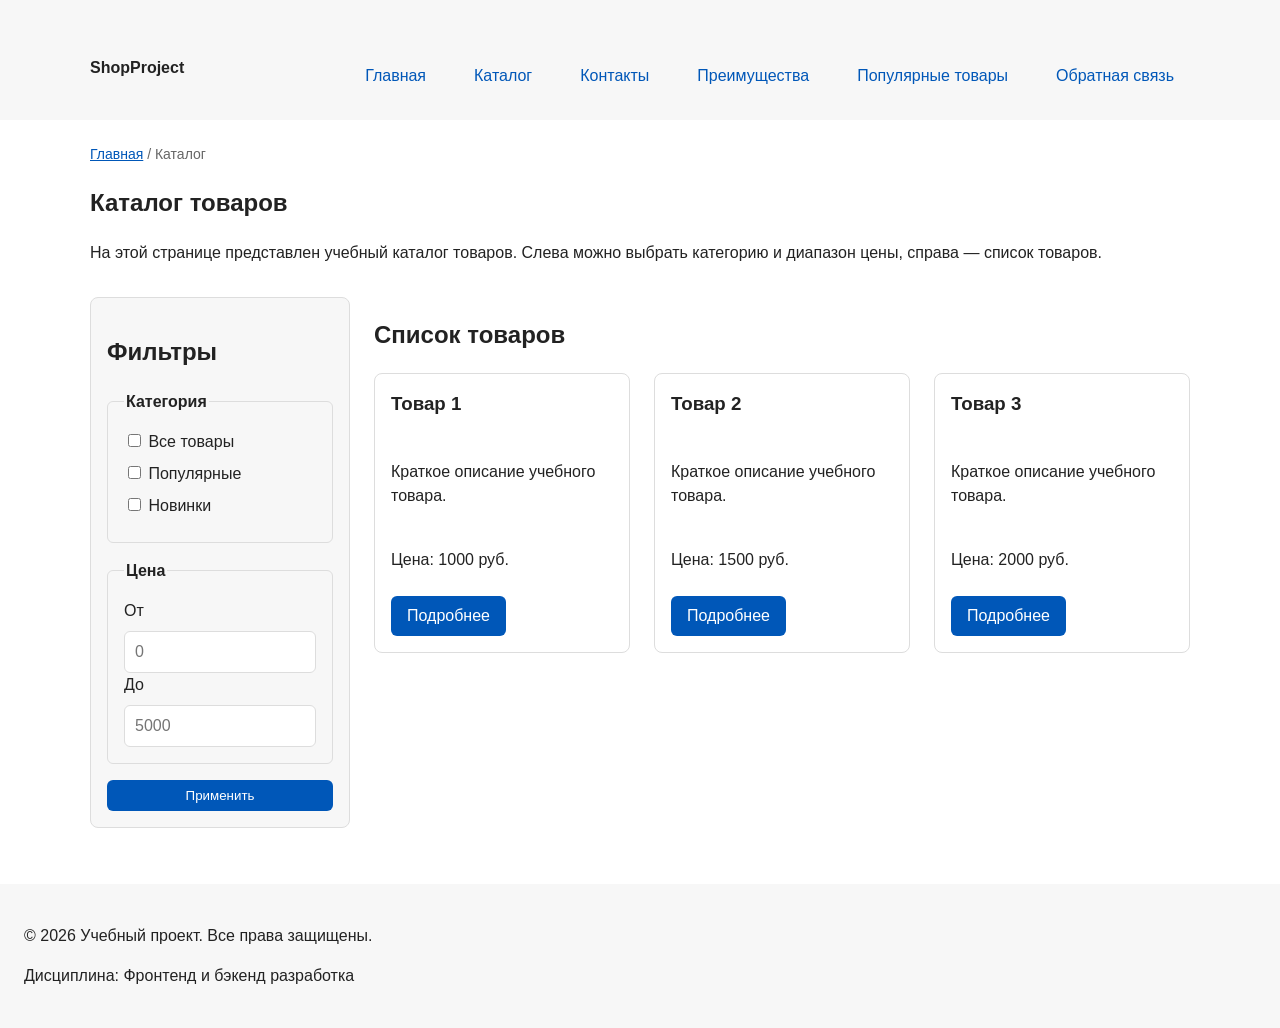
==== catalog.html @ 31a778fc "подтянуты изменения" ====
<!DOCTYPE html>
<html lang="ru">
<head>
  <meta charset="UTF-8">
  <meta name="viewport" content="width=device-width, initial-scale=1.0">
  <meta name="description" content="Каталог товаров учебного интернет-магазина.">
  <title>Каталог товаров — Учебный интернет-магазин</title>
  <link rel="stylesheet" href="css/style.css">
  <meta property="og:type" content="website">
  <meta property="og:title" content="Учебный интернет-магазин">
  <meta property="og:description" content="Учебный frontend-проект интернет-магазина.">
  <meta property="og:image" content="https://kryptoNkn.github.io/kr1-html-css-shop/images/preview.jpg">
</head>
<body>
  <header>
    <div class="site-header">
      <a class="site-logo" href="index.html">ShopProject</a>

      <nav class="site-nav" aria-label="Основная навигация">
        <ul class="site-nav__list">
          <li><a href="index.html">Главная</a></li>
          <li><a href="catalog.html">Каталог</a></li>
          <li><a href="contacts.html">Контакты</a></li>
          <li><a href="index.html#advantages">Преимущества</a></li>
          <li><a href="index.html#popular">Популярные товары</a></li>
          <li><a href="index.html#contacts">Обратная связь</a></li>
        </ul>
      </nav>
    </div>
  </header>

  <main>
    <nav class="breadcrumbs" aria-label="Хлебные крошки">
      <a href="index.html">Главная</a>
      <span>Каталог</span>
    </nav>

    <section class="section">
      <h1>Каталог товаров</h1>
      <p>
        На этой странице представлен учебный каталог товаров.
        Слева можно выбрать категорию и диапазон цены, справа — список товаров.
      </p>
    </section>

    <section class="catalog-layout">
      <aside class="catalog-filters">
        <h2>Фильтры</h2>

        <form class="filters-form" action="#" method="get">
          <fieldset>
            <legend>Категория</legend>

            <label>
              <input type="checkbox" name="category" value="all">
              Все товары
            </label>

            <label>
              <input type="checkbox" name="category" value="popular">
              Популярные
            </label>

            <label>
              <input type="checkbox" name="category" value="new">
              Новинки
            </label>
          </fieldset>

          <fieldset>
            <legend>Цена</legend>

            <label for="price-from">От</label>
            <input id="price-from" name="price-from" type="number" min="0" placeholder="0">

            <label for="price-to">До</label>
            <input id="price-to" name="price-to" type="number" min="0" placeholder="5000">
          </fieldset>

          <button class="button" type="submit">Применить</button>
        </form>
      </aside>

      <section class="catalog-products">
        <h2>Список товаров</h2>

        <div class="products-grid">
          <article class="product-card">
            <h3>Товар 1</h3>
            <p>Краткое описание учебного товара.</p>
            <p>Цена: 1000 руб.</p>
            <a class="button" href="index.html#popular">Подробнее</a>
          </article>

          <article class="product-card">
            <h3>Товар 2</h3>
            <p>Краткое описание учебного товара.</p>
            <p>Цена: 1500 руб.</p>
            <a class="button" href="index.html#popular">Подробнее</a>
          </article>

          <article class="product-card">
            <h3>Товар 3</h3>
            <p>Краткое описание учебного товара.</p>
            <p>Цена: 2000 руб.</p>
            <a class="button" href="index.html#popular">Подробнее</a>
          </article>
        </div>
      </section>
    </section>
  </main>

  <footer>
    <p>&copy; 2026 Учебный проект. Все права защищены.</p>
    <p>Дисциплина: Фронтенд и бэкенд разработка</p>
  </footer>
</body>
</html>
---- css/style.css ----
/* ===============================
   1. Переменные проекта
   =============================== */

:root {
  /* Основные цвета проекта */
  --color-bg: #ffffff;
  --color-text: #222222;
  --color-muted: #666666;
  --color-primary: #0057b8;
  --color-primary-dark: #003f86;
  --color-border: #dddddd;
  --color-surface: #f7f7f7;
  --color-surface-accent: #eef5ff;
  --color-danger: #b00020;
  --color-success: #168a2f;
  --color-success-bg: #eefaf0;
  --color-white: #ffffff;

  /* Отступы */
  --space-xs: 4px;
  --space-sm: 8px;
  --space-md: 16px;
  --space-lg: 24px;
  --space-xl: 32px;

  /* Скругления */
  --radius-sm: 6px;
  --radius-md: 8px;
  --radius-lg: 12px;

  /* Размеры */
  --container-width: 1100px;
}

/* ===============================
   2. Базовые стили
   =============================== */

* {
  box-sizing: border-box;
}

body {
  display: flex;
  flex-direction: column;
  min-height: 100vh;
  margin: 0;
  font-family: Arial, sans-serif;
  line-height: 1.5;
  color: var(--color-text);
  background-color: var(--color-bg);
}

main {
  flex: 1 0 auto;
}

header,
main,
footer {
  padding: var(--space-lg);
}

header {
  background-color: var(--color-surface);
}

footer {
  background-color: var(--color-surface);
}

/* ===============================
   3. Общие элементы интерфейса
   =============================== */

a {
  color: var(--color-primary);
}

a:hover {
  color: var(--color-primary-dark);
}

a:focus-visible {
  outline: 2px solid var(--color-primary);
  outline-offset: 3px;
}

.button {
  display: inline-block;
  padding: var(--space-sm) var(--space-md);
  color: var(--color-white);
  background-color: var(--color-primary);
  text-decoration: none;
  border: none;
  border-radius: var(--radius-sm);
  cursor: pointer;
}

.button:hover {
  color: var(--color-white);
  background-color: var(--color-primary-dark);
}

.button:focus-visible {
  outline: 2px solid var(--color-primary);
  outline-offset: 3px;
}

.button:disabled {
  opacity: 0.6;
  cursor: not-allowed;
}

/*
  Ограничиваем ширину содержимого шапки,
  чтобы оно не растягивалось слишком сильно на широких экранах.
*/
.site-header {
  position: relative;
  display: flex;
  align-items: center;
  justify-content: space-between;
  gap: var(--space-lg);
  max-width: var(--container-width);
  margin: 0 auto;
  padding-top: var(--space-md);
}

.site-header__badge {
  position: absolute;
  top: 0;
  left: 0;
  padding: 2px var(--space-sm);
  color: var(--color-white);
  background-color: var(--color-primary);
  border-radius: var(--radius-sm);
  font-size: 12px;
}

/*
  Оформляем текстовый логотип.
*/
.site-logo {
  font-weight: bold;
  text-decoration: none;
  color: var(--color-text);
}

/*
  Убираем стандартные отступы и маркеры списка навигации.
*/
.site-nav__list {
  display: flex;
  flex-wrap: wrap;
  justify-content: center;
  align-items: center;
  gap: var(--space-md);
  padding: 0;
  margin: var(--space-md) 0 0;
  list-style: none;
}

/*
  Добавляем расстояние между пунктами меню.
*/
.site-nav__list li {
  margin: 0;
}

/*
  Оформляем ссылки меню.
*/
.site-nav__list a {
  display: inline-block;
  padding: var(--space-sm) var(--space-md);
  color: var(--color-primary);
  text-decoration: none;
  border-radius: var(--radius-sm);
}

.site-nav__list a:hover {
  color: var(--color-white);
  background-color: var(--color-primary);
}

/* ===============================
   4. Компоненты страницы
   =============================== */

.hero {
  max-width: var(--container-width);
  margin: 0 auto var(--space-xl);
  padding: var(--space-xl) var(--space-lg);
  background-color: var(--color-surface-accent);
  border-radius: var(--radius-lg);
}

.section {
  max-width: var(--container-width);
  margin: 0 auto var(--space-xl);
}

.section h2 {
  margin-top: 0;
}

.product-card {
  display: flex;
  flex-direction: column;
  gap: var(--space-sm);
  margin-bottom: 0;
  padding: var(--space-md);
  border: 1px solid var(--color-border);
  border-radius: var(--radius-md);
  background-color: var(--color-bg);
}

.product-card .button {
  margin-top: auto;
  align-self: flex-start;
}

.product-card__badge {
  position: absolute;
  top: var(--space-sm);
  right: var(--space-sm);
  padding: 2px var(--space-sm);
  color: var(--color-white);
  background-color: var(--color-primary);
  border-radius: var(--radius-sm);
  font-size: 12px;
}

.product-card__button,
.product-card > .button {
  margin-top: auto;
  align-self: flex-start;
}

.to-top {
  position: fixed;
  right: var(--space-lg);
  bottom: var(--space-lg);
  z-index: 10;
  padding: var(--space-sm) var(--space-md);
  color: var(--color-white);
  background-color: var(--color-primary);
  text-decoration: none;
  border-radius: var(--radius-sm);
}

.to-top:hover {
  background-color: var(--color-primary-dark);
  color: var(--color-white);
}


.product-card:hover {
  border-color: var(--color-primary);
}

.product-card h3 {
  margin-top: 0;
}

.aside-info {
  max-width: var(--container-width);
  margin: 0 auto var(--space-xl);
  padding: var(--space-md);
  border-left: 4px solid var(--color-primary);
  background-color: var(--color-surface);
}

/* ===============================
   5. Форма и модальное окно
   =============================== */

.order-dialog {
  width: min(100% - var(--space-xl), 560px);
  padding: var(--space-lg);
  border: none;
  border-radius: var(--radius-lg);
}

.order-dialog::backdrop {
  background-color: rgba(0, 0, 0, 0.5);
}

.form-field {
  margin-bottom: var(--space-md);
}

.form-field label {
  display: block;
  margin-bottom: var(--space-xs);
}

.form-field input,
.form-field select,
.form-field textarea {
  width: 100%;
  padding: 10px 12px;
  border: 1px solid var(--color-border);
  border-radius: var(--radius-sm);
  font: inherit;
}

.form-field input[type="checkbox"] {
  width: auto;
}

.form-field small {
  display: block;
  margin-top: var(--space-xs);
  color: var(--color-muted);
}

.form-field input:hover,
.form-field select:hover,
.form-field textarea:hover {
  border-color: var(--color-primary);
}

.form-field input:focus-visible,
.form-field select:focus-visible,
.form-field textarea:focus-visible,
.form-actions button:focus-visible {
  outline: 2px solid var(--color-primary);
  outline-offset: 3px;
}

.order-form:focus-within .form-field:not(:focus-within) {
  opacity: 0.45;
  pointer-events: none;
}

[aria-invalid="true"] {
  border-color: var(--color-danger);
}

.form-actions {
  display: flex;
  gap: var(--space-sm);
  margin-top: var(--space-lg);
}

.success-message {
  max-width: var(--container-width);
  margin: var(--space-lg) auto;
  padding: var(--space-md);
  border-left: 4px solid var(--color-success);
  background-color: var(--color-success-bg);
}

.breadcrumbs {
  max-width: var(--container-width);
  margin: 0 auto var(--space-md);
  font-size: 14px;
  color: var(--color-muted);
}

.breadcrumbs a {
  color: var(--color-primary);
}

.breadcrumbs span::before {
  content: " / ";
  color: var(--color-muted);
}

html {
  scroll-behavior: smooth;
}

:target {
  outline: 2px dashed var(--color-primary);
  outline-offset: 4px;
}

.products-grid {
  display: grid;
  grid-template-columns: repeat(3, 1fr);
  gap: var(--space-lg);
}

.catalog-layout {
  max-width: var(--container-width);
  margin: 0 auto var(--space-xl);
  display: grid;
  grid-template-columns: 260px 1fr;
  grid-template-areas: "filters products";
  gap: var(--space-lg);
}

.catalog-filters {
  grid-area: filters;
  padding: var(--space-md);
  border: 1px solid var(--color-border);
  border-radius: var(--radius-md);
  background-color: var(--color-surface);
}

.catalog-products {
  grid-area: products;
}

.filters-form {
  display: grid;
  gap: var(--space-md);
}

.filters-form fieldset {
  margin: 0;
  padding: var(--space-md);
  border: 1px solid var(--color-border);
  border-radius: var(--radius-sm);
}

.filters-form legend {
  font-weight: 700;
}

.filters-form label {
  display: block;
  margin-bottom: var(--space-sm);
}

.filters-form input[type="number"] {
  width: 100%;
  padding: 8px 10px;
  border: 1px solid var(--color-border);
  border-radius: var(--radius-sm);
  font: inherit;
}
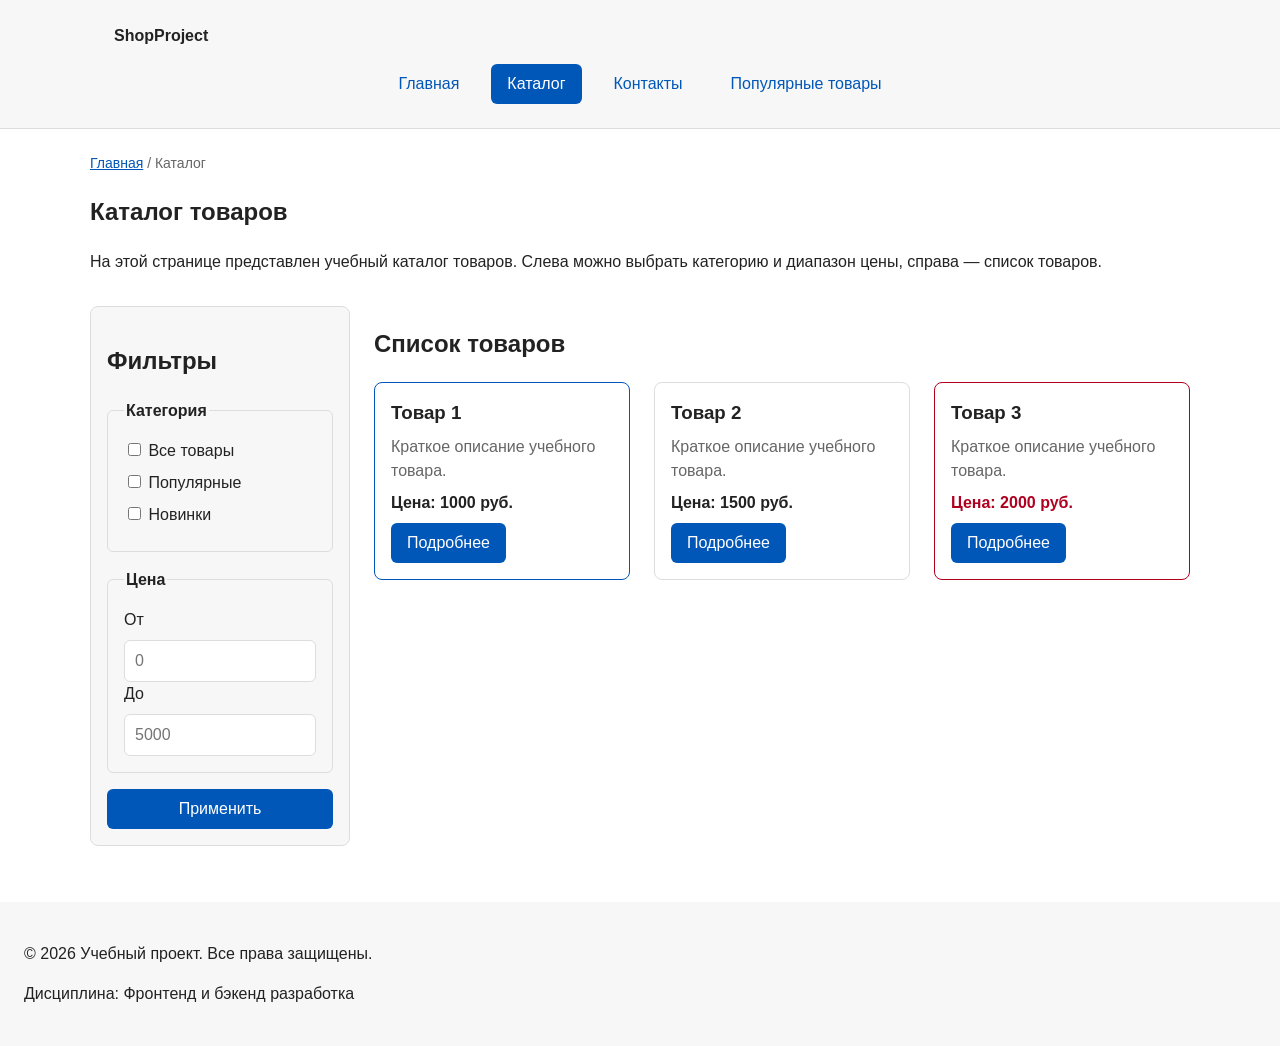
==== commit 64f126fb: "merge main into refactor/bem-css-classes Keep the sticky header from main on the BEM site-header cla" ====
--- a/catalog.html
+++ b/catalog.html
@@ -12,18 +12,24 @@
   <meta property="og:image" content="https://kryptoNkn.github.io/kr1-html-css-shop/images/preview.jpg">
 </head>
 <body>
-  <header>
-    <div class="site-header">
-      <a class="site-logo" href="index.html">ShopProject</a>
+  <header class="site-header">
+    <div class="site-header__inner">
+      <a class="site-header__logo" href="index.html">ShopProject</a>
 
       <nav class="site-nav" aria-label="Основная навигация">
         <ul class="site-nav__list">
-          <li><a href="index.html">Главная</a></li>
-          <li><a href="catalog.html">Каталог</a></li>
-          <li><a href="contacts.html">Контакты</a></li>
-          <li><a href="index.html#advantages">Преимущества</a></li>
-          <li><a href="index.html#popular">Популярные товары</a></li>
-          <li><a href="index.html#contacts">Обратная связь</a></li>
+          <li class="site-nav__item">
+            <a class="site-nav__link" href="index.html">Главная</a>
+          </li>
+          <li class="site-nav__item">
+            <a class="site-nav__link site-nav__link--active" href="catalog.html">Каталог</a>
+          </li>
+          <li class="site-nav__item">
+            <a class="site-nav__link" href="contacts.html">Контакты</a>
+          </li>
+          <li class="site-nav__item">
+            <a class="site-nav__link" href="index.html#popular">Популярные товары</a>
+          </li>
         </ul>
       </nav>
     </div>
@@ -31,8 +37,8 @@
 
   <main>
     <nav class="breadcrumbs" aria-label="Хлебные крошки">
-      <a href="index.html">Главная</a>
-      <span>Каталог</span>
+      <a class="breadcrumbs__link" href="index.html">Главная</a>
+      <span class="breadcrumbs__current">Каталог</span>
     </nav>
 
     <section class="section">
@@ -47,37 +53,37 @@
       <aside class="catalog-filters">
         <h2>Фильтры</h2>
 
-        <form class="filters-form" action="#" method="get">
-          <fieldset>
-            <legend>Категория</legend>
+        <form class="catalog-filters__form" action="#" method="get">
+          <fieldset class="catalog-filters__group">
+            <legend class="catalog-filters__legend">Категория</legend>
 
-            <label>
-              <input type="checkbox" name="category" value="all">
+            <label class="catalog-filters__label">
+              <input class="catalog-filters__input" type="checkbox" name="category" value="all">
               Все товары
             </label>
 
-            <label>
-              <input type="checkbox" name="category" value="popular">
+            <label class="catalog-filters__label">
+              <input class="catalog-filters__input" type="checkbox" name="category" value="popular">
               Популярные
             </label>
 
-            <label>
-              <input type="checkbox" name="category" value="new">
+            <label class="catalog-filters__label">
+              <input class="catalog-filters__input" type="checkbox" name="category" value="new">
               Новинки
             </label>
           </fieldset>
 
-          <fieldset>
-            <legend>Цена</legend>
+          <fieldset class="catalog-filters__group">
+            <legend class="catalog-filters__legend">Цена</legend>
 
-            <label for="price-from">От</label>
-            <input id="price-from" name="price-from" type="number" min="0" placeholder="0">
+            <label class="catalog-filters__label" for="price-from">От</label>
+            <input class="catalog-filters__input" id="price-from" name="price-from" type="number" min="0" placeholder="0">
 
-            <label for="price-to">До</label>
-            <input id="price-to" name="price-to" type="number" min="0" placeholder="5000">
+            <label class="catalog-filters__label" for="price-to">До</label>
+            <input class="catalog-filters__input" id="price-to" name="price-to" type="number" min="0" placeholder="5000">
           </fieldset>
 
-          <button class="button" type="submit">Применить</button>
+          <button class="button button--primary" type="submit">Применить</button>
         </form>
       </aside>
 
@@ -85,32 +91,32 @@
         <h2>Список товаров</h2>
 
         <div class="products-grid">
-          <article class="product-card">
-            <h3>Товар 1</h3>
-            <p>Краткое описание учебного товара.</p>
-            <p>Цена: 1000 руб.</p>
-            <a class="button" href="index.html#popular">Подробнее</a>
+          <article class="product-card product-card--featured">
+            <h3 class="product-card__title">Товар 1</h3>
+            <p class="product-card__description">Краткое описание учебного товара.</p>
+            <p class="product-card__price">Цена: 1000 руб.</p>
+            <a class="button button--primary product-card__button" href="index.html#popular">Подробнее</a>
           </article>
 
           <article class="product-card">
-            <h3>Товар 2</h3>
-            <p>Краткое описание учебного товара.</p>
-            <p>Цена: 1500 руб.</p>
-            <a class="button" href="index.html#popular">Подробнее</a>
+            <h3 class="product-card__title">Товар 2</h3>
+            <p class="product-card__description">Краткое описание учебного товара.</p>
+            <p class="product-card__price">Цена: 1500 руб.</p>
+            <a class="button button--primary product-card__button" href="index.html#popular">Подробнее</a>
           </article>
 
-          <article class="product-card">
-            <h3>Товар 3</h3>
-            <p>Краткое описание учебного товара.</p>
-            <p>Цена: 2000 руб.</p>
-            <a class="button" href="index.html#popular">Подробнее</a>
+          <article class="product-card product-card--discount">
+            <h3 class="product-card__title">Товар 3</h3>
+            <p class="product-card__description">Краткое описание учебного товара.</p>
+            <p class="product-card__price">Цена: 2000 руб.</p>
+            <a class="button button--primary product-card__button" href="index.html#popular">Подробнее</a>
           </article>
         </div>
       </section>
     </section>
   </main>
 
-  <footer>
+  <footer class="site-footer">
     <p>&copy; 2026 Учебный проект. Все права защищены.</p>
     <p>Дисциплина: Фронтенд и бэкенд разработка</p>
   </footer>
--- a/css/style.css
+++ b/css/style.css
@@ -56,17 +56,12 @@
   flex: 1 0 auto;
 }
 
-header,
 main,
-footer {
+.site-footer {
   padding: var(--space-lg);
 }
 
-header {
-  background-color: var(--color-surface);
-}
-
-footer {
+.site-footer {
   background-color: var(--color-surface);
 }
 
@@ -90,17 +85,31 @@
 .button {
   display: inline-block;
   padding: var(--space-sm) var(--space-md);
+  border: none;
+  border-radius: var(--radius-sm);
+  font: inherit;
+  text-decoration: none;
+  cursor: pointer;
+}
+
+.button--primary {
   color: var(--color-white);
   background-color: var(--color-primary);
-  text-decoration: none;
-  border: none;
-  border-radius: var(--radius-sm);
-  cursor: pointer;
-}
-
-.button:hover {
-  color: var(--color-white);
+}
+
+.button--primary:hover {
   background-color: var(--color-primary-dark);
+}
+
+.button--secondary {
+  color: var(--color-primary);
+  background-color: transparent;
+  border: 1px solid var(--color-primary);
+}
+
+.button--secondary:hover {
+  color: var(--color-white);
+  background-color: var(--color-primary);
 }
 
 .button:focus-visible {
@@ -108,7 +117,8 @@
   outline-offset: 3px;
 }
 
-.button:disabled {
+.button:disabled,
+.button--disabled {
   opacity: 0.6;
   cursor: not-allowed;
 }
@@ -118,39 +128,25 @@
   чтобы оно не растягивалось слишком сильно на широких экранах.
 */
 .site-header {
-  position: relative;
-  display: flex;
-  align-items: center;
-  justify-content: space-between;
-  gap: var(--space-lg);
+  position: sticky;
+  top: 0;
+  z-index: 20;
+  background-color: var(--color-surface);
+  border-bottom: 1px solid var(--color-border);
+}
+
+.site-header__inner {
   max-width: var(--container-width);
   margin: 0 auto;
-  padding-top: var(--space-md);
-}
-
-.site-header__badge {
-  position: absolute;
-  top: 0;
-  left: 0;
-  padding: 2px var(--space-sm);
-  color: var(--color-white);
-  background-color: var(--color-primary);
-  border-radius: var(--radius-sm);
-  font-size: 12px;
-}
-
-/*
-  Оформляем текстовый логотип.
-*/
-.site-logo {
-  font-weight: bold;
+  padding: var(--space-lg);
+}
+
+.site-header__logo {
+  font-weight: 700;
+  color: var(--color-text);
   text-decoration: none;
-  color: var(--color-text);
-}
-
-/*
-  Убираем стандартные отступы и маркеры списка навигации.
-*/
+}
+
 .site-nav__list {
   display: flex;
   flex-wrap: wrap;
@@ -162,17 +158,7 @@
   list-style: none;
 }
 
-/*
-  Добавляем расстояние между пунктами меню.
-*/
-.site-nav__list li {
-  margin: 0;
-}
-
-/*
-  Оформляем ссылки меню.
-*/
-.site-nav__list a {
+.site-nav__link {
   display: inline-block;
   padding: var(--space-sm) var(--space-md);
   color: var(--color-primary);
@@ -180,7 +166,17 @@
   border-radius: var(--radius-sm);
 }
 
-.site-nav__list a:hover {
+.site-nav__link:hover {
+  color: var(--color-white);
+  background-color: var(--color-primary);
+}
+
+.site-nav__link:focus-visible {
+  outline: 2px solid var(--color-primary);
+  outline-offset: 3px;
+}
+
+.site-nav__link--active {
   color: var(--color-white);
   background-color: var(--color-primary);
 }
@@ -202,39 +198,58 @@
   margin: 0 auto var(--space-xl);
 }
 
-.section h2 {
+.section > h2 {
   margin-top: 0;
+}
+
+.products-grid {
+  display: grid;
+  grid-template-columns: repeat(3, 1fr);
+  gap: var(--space-lg);
 }
 
 .product-card {
   display: flex;
   flex-direction: column;
   gap: var(--space-sm);
-  margin-bottom: 0;
   padding: var(--space-md);
   border: 1px solid var(--color-border);
   border-radius: var(--radius-md);
   background-color: var(--color-bg);
 }
 
-.product-card .button {
-  margin-top: auto;
-  align-self: flex-start;
-}
-
-.product-card__badge {
-  position: absolute;
-  top: var(--space-sm);
-  right: var(--space-sm);
-  padding: 2px var(--space-sm);
-  color: var(--color-white);
-  background-color: var(--color-primary);
-  border-radius: var(--radius-sm);
-  font-size: 12px;
-}
-
-.product-card__button,
-.product-card > .button {
+.product-card:hover {
+  border-color: var(--color-primary);
+}
+
+.product-card--featured {
+  border-color: var(--color-primary);
+}
+
+.product-card--discount {
+  border-color: var(--color-danger);
+}
+
+.product-card__title {
+  margin: 0;
+  color: var(--color-text);
+}
+
+.product-card__description {
+  margin: 0;
+  color: var(--color-muted);
+}
+
+.product-card__price {
+  margin: 0;
+  font-weight: 700;
+}
+
+.product-card--discount .product-card__price {
+  color: var(--color-danger);
+}
+
+.product-card__button {
   margin-top: auto;
   align-self: flex-start;
 }
@@ -257,14 +272,6 @@
 }
 
 
-.product-card:hover {
-  border-color: var(--color-primary);
-}
-
-.product-card h3 {
-  margin-top: 0;
-}
-
 .aside-info {
   max-width: var(--container-width);
   margin: 0 auto var(--space-xl);
@@ -278,7 +285,7 @@
    =============================== */
 
 .order-dialog {
-  width: min(100% - var(--space-xl), 560px);
+  width: min(100% - 32px, 560px);
   padding: var(--space-lg);
   border: none;
   border-radius: var(--radius-lg);
@@ -288,18 +295,22 @@
   background-color: rgba(0, 0, 0, 0.5);
 }
 
-.form-field {
+.order-dialog__title {
+  margin-top: 0;
+}
+
+.order-form__field {
   margin-bottom: var(--space-md);
 }
 
-.form-field label {
+.order-form__label {
   display: block;
   margin-bottom: var(--space-xs);
 }
 
-.form-field input,
-.form-field select,
-.form-field textarea {
+.order-form__input,
+.order-form__select,
+.order-form__textarea {
   width: 100%;
   padding: 10px 12px;
   border: 1px solid var(--color-border);
@@ -307,31 +318,30 @@
   font: inherit;
 }
 
-.form-field input[type="checkbox"] {
+.order-form__input[type="checkbox"] {
   width: auto;
 }
 
-.form-field small {
+.order-form__hint {
   display: block;
   margin-top: var(--space-xs);
   color: var(--color-muted);
 }
 
-.form-field input:hover,
-.form-field select:hover,
-.form-field textarea:hover {
+.order-form__input:hover,
+.order-form__select:hover,
+.order-form__textarea:hover {
   border-color: var(--color-primary);
 }
 
-.form-field input:focus-visible,
-.form-field select:focus-visible,
-.form-field textarea:focus-visible,
-.form-actions button:focus-visible {
+.order-form__input:focus-visible,
+.order-form__select:focus-visible,
+.order-form__textarea:focus-visible {
   outline: 2px solid var(--color-primary);
   outline-offset: 3px;
 }
 
-.order-form:focus-within .form-field:not(:focus-within) {
+.order-form:focus-within .order-form__field:not(:focus-within) {
   opacity: 0.45;
   pointer-events: none;
 }
@@ -340,9 +350,9 @@
   border-color: var(--color-danger);
 }
 
-.form-actions {
+.order-form__actions {
   display: flex;
-  gap: var(--space-sm);
+  gap: var(--space-md);
   margin-top: var(--space-lg);
 }
 
@@ -361,28 +371,41 @@
   color: var(--color-muted);
 }
 
-.breadcrumbs a {
+.breadcrumbs__link {
   color: var(--color-primary);
 }
 
-.breadcrumbs span::before {
+.breadcrumbs__current::before {
   content: " / ";
   color: var(--color-muted);
 }
 
 html {
   scroll-behavior: smooth;
+  scroll-padding-top: 140px;
+}
+
+@media (max-width: 1099px) {
+  html {
+    scroll-padding-top: 200px;
+  }
+}
+
+@media (max-width: 700px) {
+  html {
+    scroll-padding-top: 260px;
+  }
+}
+
+@media (max-width: 480px) {
+  html {
+    scroll-padding-top: 380px;
+  }
 }
 
 :target {
   outline: 2px dashed var(--color-primary);
   outline-offset: 4px;
-}
-
-.products-grid {
-  display: grid;
-  grid-template-columns: repeat(3, 1fr);
-  gap: var(--space-lg);
 }
 
 .catalog-layout {
@@ -406,28 +429,28 @@
   grid-area: products;
 }
 
-.filters-form {
+.catalog-filters__form {
   display: grid;
   gap: var(--space-md);
 }
 
-.filters-form fieldset {
+.catalog-filters__group {
   margin: 0;
   padding: var(--space-md);
   border: 1px solid var(--color-border);
   border-radius: var(--radius-sm);
 }
 
-.filters-form legend {
+.catalog-filters__legend {
   font-weight: 700;
 }
 
-.filters-form label {
+.catalog-filters__label {
   display: block;
   margin-bottom: var(--space-sm);
 }
 
-.filters-form input[type="number"] {
+.catalog-filters__input[type="number"] {
   width: 100%;
   padding: 8px 10px;
   border: 1px solid var(--color-border);
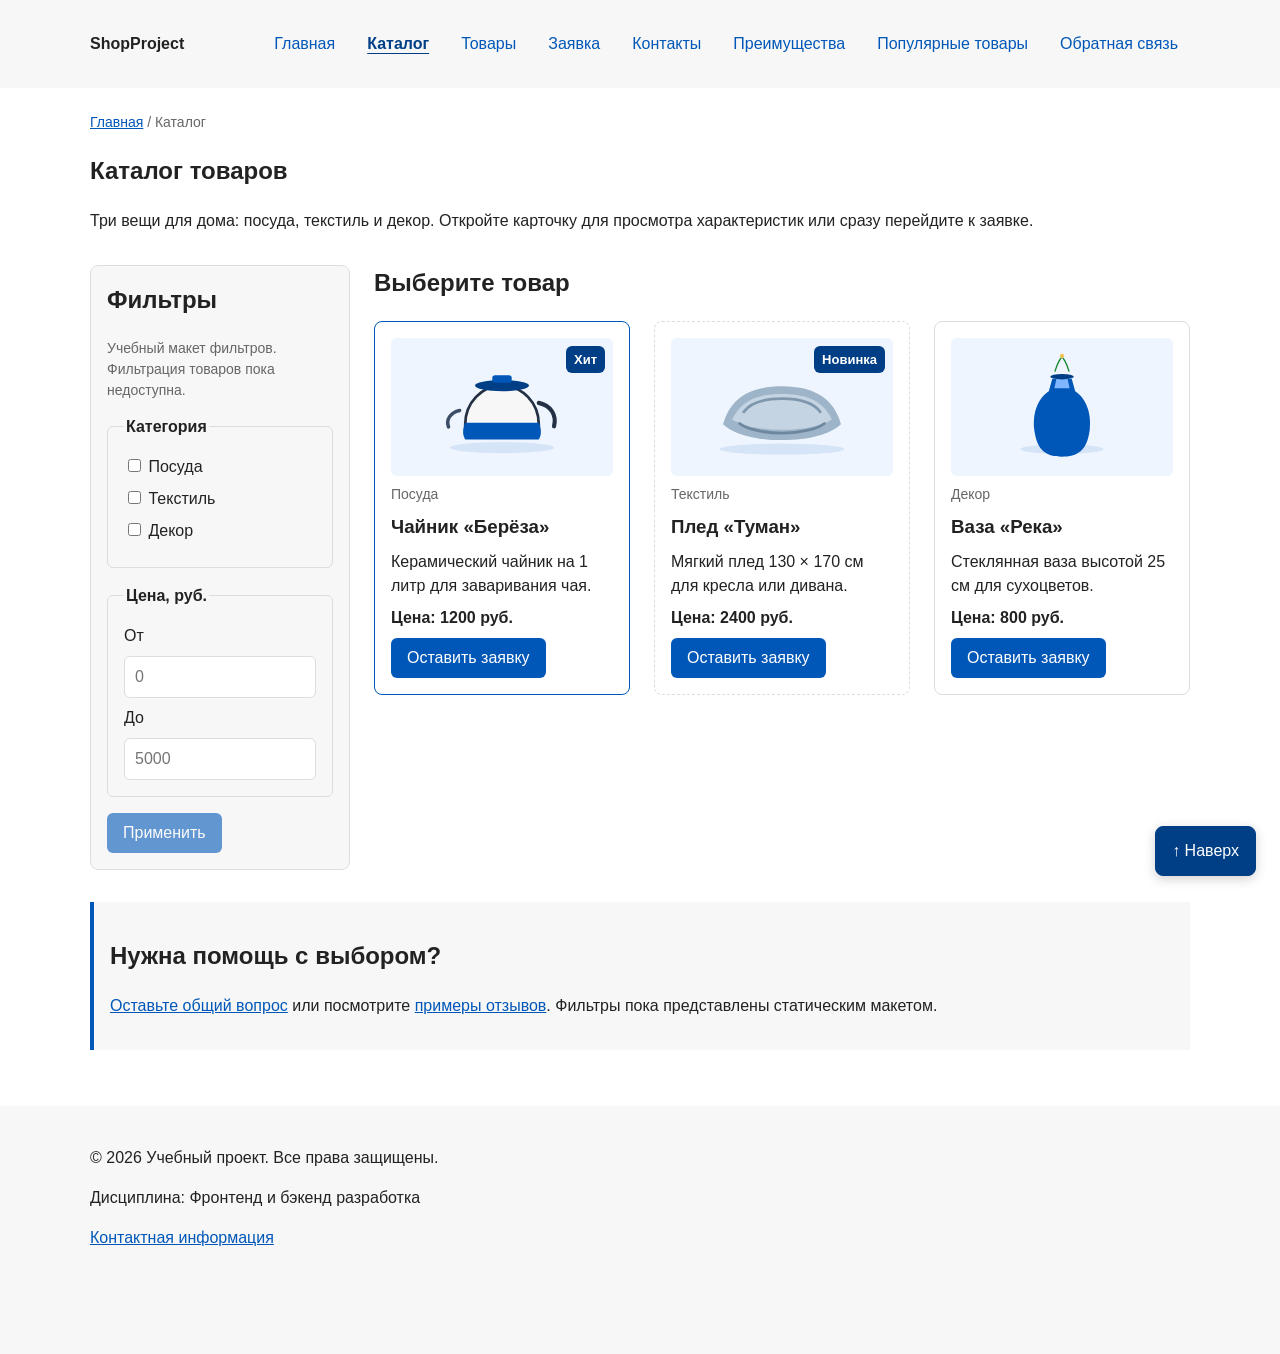
==== commit 775a4ae8: "fix: prepare HTML CSS project for submission" ====
--- a/catalog.html
+++ b/catalog.html
@@ -3,122 +3,138 @@
 <head>
   <meta charset="UTF-8">
   <meta name="viewport" content="width=device-width, initial-scale=1.0">
-  <meta name="description" content="Каталог товаров учебного интернет-магазина.">
-  <title>Каталог товаров — Учебный интернет-магазин</title>
+  <meta name="description" content="Чайник, плед и ваза: цены, категории, изображения и ссылки на подробные характеристики.">
+  <title>Каталог товаров — ShopProject</title>
+  <meta property="og:type" content="website">
+  <meta property="og:locale" content="ru_RU">
+  <meta property="og:site_name" content="ShopProject">
+  <meta property="og:title" content="Каталог товаров — ShopProject">
+  <meta property="og:description" content="Чайник, плед и ваза: цены, категории, изображения и ссылки на подробные характеристики.">
+  <meta property="og:url" content="https://kryptoNkn.github.io/kr1-html-css-shop/catalog.html">
+  <meta property="og:image" content="https://kryptoNkn.github.io/kr1-html-css-shop/images/preview.jpg">
+  <meta property="og:image:width" content="1200">
+  <meta property="og:image:height" content="630">
+  <meta property="og:image:alt" content="ShopProject — учебный интернет-магазин">
   <link rel="stylesheet" href="css/style.css">
-  <meta property="og:type" content="website">
-  <meta property="og:title" content="Учебный интернет-магазин">
-  <meta property="og:description" content="Учебный frontend-проект интернет-магазина.">
-  <meta property="og:image" content="https://kryptoNkn.github.io/kr1-html-css-shop/images/preview.jpg">
 </head>
-<body>
+<body class="page" id="top">
+  <a class="skip-link" href="#main-content">К содержимому</a>
   <header class="site-header">
     <div class="site-header__inner">
       <a class="site-header__logo" href="index.html">ShopProject</a>
-
       <nav class="site-nav" aria-label="Основная навигация">
         <ul class="site-nav__list">
-          <li class="site-nav__item">
-            <a class="site-nav__link" href="index.html">Главная</a>
-          </li>
-          <li class="site-nav__item">
-            <a class="site-nav__link site-nav__link--active" href="catalog.html">Каталог</a>
-          </li>
-          <li class="site-nav__item">
-            <a class="site-nav__link" href="contacts.html">Контакты</a>
-          </li>
-          <li class="site-nav__item">
-            <a class="site-nav__link" href="index.html#popular">Популярные товары</a>
-          </li>
+          <li class="site-nav__item"><a class="site-nav__link" href="index.html">Главная</a></li>
+          <li class="site-nav__item"><a class="site-nav__link site-nav__link--active" href="catalog.html" aria-current="page">Каталог</a></li>
+          <li class="site-nav__item"><a class="site-nav__link" href="product.html">Товары</a></li>
+          <li class="site-nav__item"><a class="site-nav__link" href="order.html">Заявка</a></li>
+          <li class="site-nav__item"><a class="site-nav__link" href="contacts.html">Контакты</a></li>
+          <li class="site-nav__item"><a class="site-nav__link" href="index.html#advantages">Преимущества</a></li>
+          <li class="site-nav__item"><a class="site-nav__link" href="index.html#popular">Популярные товары</a></li>
+          <li class="site-nav__item"><a class="site-nav__link" href="index.html#contacts">Обратная связь</a></li>
         </ul>
       </nav>
     </div>
   </header>
-
-  <main>
+  <main class="page__main" id="main-content" tabindex="-1">
     <nav class="breadcrumbs" aria-label="Хлебные крошки">
       <a class="breadcrumbs__link" href="index.html">Главная</a>
-      <span class="breadcrumbs__current">Каталог</span>
+      <span class="breadcrumbs__current" aria-current="page">Каталог</span>
     </nav>
-
     <section class="section">
-      <h1>Каталог товаров</h1>
-      <p>
-        На этой странице представлен учебный каталог товаров.
-        Слева можно выбрать категорию и диапазон цены, справа — список товаров.
-      </p>
+      <h1 class="section__heading">Каталог товаров</h1>
+      <p>Три вещи для дома: посуда, текстиль и декор.
+        Откройте карточку для просмотра характеристик или сразу перейдите к заявке.</p>
     </section>
-
-    <section class="catalog-layout">
-      <aside class="catalog-filters">
-        <h2>Фильтры</h2>
-
-        <form class="catalog-filters__form" action="#" method="get">
+    <div class="catalog-layout">
+      <aside class="catalog-filters" aria-labelledby="filters-title">
+        <h2 class="catalog-filters__title" id="filters-title">Фильтры</h2>
+        <p id="filters-note" class="catalog-filters__note">
+          Учебный макет фильтров. Фильтрация товаров пока недоступна.
+        </p>
+        <form class="catalog-filters__form" action="catalog.html" method="get" aria-describedby="filters-note">
           <fieldset class="catalog-filters__group">
             <legend class="catalog-filters__legend">Категория</legend>
-
             <label class="catalog-filters__label">
-              <input class="catalog-filters__input" type="checkbox" name="category" value="all">
-              Все товары
+              <input class="catalog-filters__checkbox" type="checkbox" name="category" value="tableware">
+              Посуда
             </label>
-
             <label class="catalog-filters__label">
-              <input class="catalog-filters__input" type="checkbox" name="category" value="popular">
-              Популярные
+              <input class="catalog-filters__checkbox" type="checkbox" name="category" value="textile">
+              Текстиль
             </label>
-
             <label class="catalog-filters__label">
-              <input class="catalog-filters__input" type="checkbox" name="category" value="new">
-              Новинки
+              <input class="catalog-filters__checkbox" type="checkbox" name="category" value="decor">
+              Декор
             </label>
           </fieldset>
 
           <fieldset class="catalog-filters__group">
-            <legend class="catalog-filters__legend">Цена</legend>
-
+            <legend class="catalog-filters__legend">Цена, руб.</legend>
             <label class="catalog-filters__label" for="price-from">От</label>
             <input class="catalog-filters__input" id="price-from" name="price-from" type="number" min="0" placeholder="0">
-
-            <label class="catalog-filters__label" for="price-to">До</label>
+            <label class="catalog-filters__label catalog-filters__label--range-end" for="price-to">До</label>
             <input class="catalog-filters__input" id="price-to" name="price-to" type="number" min="0" placeholder="5000">
           </fieldset>
 
-          <button class="button button--primary" type="submit">Применить</button>
+          <button class="button button--primary catalog-filters__button" type="submit" disabled>Применить</button>
         </form>
       </aside>
+      <section class="catalog-products" aria-labelledby="products-title">
+        <h2 class="catalog-products__title" id="products-title">Выберите товар</h2>
+        <div class="products-grid">
+        <article class="product-card product-card--featured">
+          <span class="product-card__badge">Хит</span>
+          <a class="product-card__image-link" href="product.html#kettle" aria-label="Подробнее: Чайник «Берёза»">
+            <img class="product-card__image" src="images/kettle.svg" alt="Белый заварочный чайник с синей крышкой" width="640" height="400" loading="lazy" decoding="async">
+          </a>
+          <p class="product-card__category">Посуда</p>
+          <h3 class="product-card__title"><a class="product-card__title-link" href="product.html#kettle">Чайник «Берёза»</a></h3>
+          <p class="product-card__description">Керамический чайник на 1 литр для заваривания чая.</p>
+          <p class="product-card__price">Цена: 1200 руб.</p>
+          <a class="button button--primary product-card__button" href="order.html?product=kettle">Оставить заявку</a>
+        </article>
 
-      <section class="catalog-products">
-        <h2>Список товаров</h2>
+        <article class="product-card product-card--new">
+          <span class="product-card__badge">Новинка</span>
+          <a class="product-card__image-link" href="product.html#blanket" aria-label="Подробнее: Плед «Туман»">
+            <img class="product-card__image" src="images/blanket.svg" alt="Сложенный серо-голубой плед" width="640" height="400" loading="lazy" decoding="async">
+          </a>
+          <p class="product-card__category">Текстиль</p>
+          <h3 class="product-card__title"><a class="product-card__title-link" href="product.html#blanket">Плед «Туман»</a></h3>
+          <p class="product-card__description">Мягкий плед 130 × 170 см для кресла или дивана.</p>
+          <p class="product-card__price">Цена: 2400 руб.</p>
+          <a class="button button--primary product-card__button" href="order.html?product=blanket">Оставить заявку</a>
+        </article>
 
-        <div class="products-grid">
-          <article class="product-card product-card--featured">
-            <h3 class="product-card__title">Товар 1</h3>
-            <p class="product-card__description">Краткое описание учебного товара.</p>
-            <p class="product-card__price">Цена: 1000 руб.</p>
-            <a class="button button--primary product-card__button" href="index.html#popular">Подробнее</a>
-          </article>
+        <article class="product-card">
 
-          <article class="product-card">
-            <h3 class="product-card__title">Товар 2</h3>
-            <p class="product-card__description">Краткое описание учебного товара.</p>
-            <p class="product-card__price">Цена: 1500 руб.</p>
-            <a class="button button--primary product-card__button" href="index.html#popular">Подробнее</a>
-          </article>
-
-          <article class="product-card product-card--discount">
-            <h3 class="product-card__title">Товар 3</h3>
-            <p class="product-card__description">Краткое описание учебного товара.</p>
-            <p class="product-card__price">Цена: 2000 руб.</p>
-            <a class="button button--primary product-card__button" href="index.html#popular">Подробнее</a>
-          </article>
+          <a class="product-card__image-link" href="product.html#vase" aria-label="Подробнее: Ваза «Река»">
+            <img class="product-card__image" src="images/vase.svg" alt="Высокая синяя ваза с узким горлом" width="640" height="400" loading="lazy" decoding="async">
+          </a>
+          <p class="product-card__category">Декор</p>
+          <h3 class="product-card__title"><a class="product-card__title-link" href="product.html#vase">Ваза «Река»</a></h3>
+          <p class="product-card__description">Стеклянная ваза высотой 25 см для сухоцветов.</p>
+          <p class="product-card__price">Цена: 800 руб.</p>
+          <a class="button button--primary product-card__button" href="order.html?product=vase">Оставить заявку</a>
+        </article>
         </div>
       </section>
-    </section>
+    </div>
+    <aside class="aside-info">
+      <h2 class="aside-info__title">Нужна помощь с выбором?</h2>
+      <p><a href="order.html">Оставьте общий вопрос</a> или посмотрите
+        <a href="index.html#reviews">примеры отзывов</a>. Фильтры пока представлены статическим макетом.</p>
+    </aside>
   </main>
+  <footer class="site-footer">
+    <div class="site-footer__inner">
+      <p>&copy; 2026 Учебный проект. Все права защищены.</p>
+      <p>Дисциплина: Фронтенд и бэкенд разработка</p>
+      <p><a href="contacts.html">Контактная информация</a></p>
+    </div>
+  </footer>
+  <a class="back-to-top" href="#top" aria-label="Наверх страницы">↑ Наверх</a>
 
-  <footer class="site-footer">
-    <p>&copy; 2026 Учебный проект. Все права защищены.</p>
-    <p>Дисциплина: Фронтенд и бэкенд разработка</p>
-  </footer>
 </body>
-</html>
+</html>
--- a/css/style.css
+++ b/css/style.css
@@ -1,9 +1,5 @@
-/* ===============================
-   1. Переменные проекта
-   =============================== */
-
+/* 1. Дизайн-токены проекта. */
 :root {
-  /* Основные цвета проекта */
   --color-bg: #ffffff;
   --color-text: #222222;
   --color-muted: #666666;
@@ -12,39 +8,35 @@
   --color-border: #dddddd;
   --color-surface: #f7f7f7;
   --color-surface-accent: #eef5ff;
+  --color-field-muted: #eeeeee;
   --color-danger: #b00020;
   --color-success: #168a2f;
   --color-success-bg: #eefaf0;
   --color-white: #ffffff;
-
-  /* Отступы */
+  --color-backdrop: rgba(0, 0, 0, 0.5);
+
   --space-xs: 4px;
   --space-sm: 8px;
   --space-md: 16px;
   --space-lg: 24px;
   --space-xl: 32px;
 
-  /* Скругления */
   --radius-sm: 6px;
   --radius-md: 8px;
   --radius-lg: 12px;
-
-  /* Размеры */
   --container-width: 1100px;
 }
 
-/* ===============================
-   2. Базовые стили
-   =============================== */
-
+/* 2. Сброс и общие правила документа. Компоненты оформляются классами. */
 * {
   box-sizing: border-box;
 }
 
-body {
-  display: flex;
-  flex-direction: column;
-  min-height: 100vh;
+html {
+  scroll-behavior: smooth;
+}
+
+.page {
   margin: 0;
   font-family: Arial, sans-serif;
   line-height: 1.5;
@@ -52,22 +44,9 @@
   background-color: var(--color-bg);
 }
 
-main {
-  flex: 1 0 auto;
-}
-
-main,
-.site-footer {
+.page__main {
   padding: var(--space-lg);
 }
-
-.site-footer {
-  background-color: var(--color-surface);
-}
-
-/* ===============================
-   3. Общие элементы интерфейса
-   =============================== */
 
 a {
   color: var(--color-primary);
@@ -82,6 +61,249 @@
   outline-offset: 3px;
 }
 
+:target {
+  outline: 2px dashed var(--color-primary);
+  outline-offset: 4px;
+}
+
+/* 3. Шапка и самостоятельный блок навигации. */
+.site-header {
+  position: sticky;
+  top: 0;
+  z-index: 10;
+  padding: var(--space-lg);
+  background-color: var(--color-surface);
+}
+
+.site-header__inner {
+  display: flex;
+  flex-wrap: wrap;
+  align-items: center;
+  justify-content: space-between;
+  gap: var(--space-md);
+  max-width: var(--container-width);
+  margin: 0 auto;
+}
+
+.site-header__logo {
+  font-weight: bold;
+  text-decoration: none;
+  color: var(--color-text);
+}
+
+.site-nav__list {
+  display: flex;
+  flex-wrap: wrap;
+  justify-content: center;
+  align-items: center;
+  gap: var(--space-sm);
+  padding: 0;
+  margin: 0;
+  list-style: none;
+}
+
+.site-nav__item {
+  margin: 0;
+}
+
+.site-nav__link {
+  display: inline-block;
+  padding: var(--space-sm) 12px;
+  color: var(--color-primary);
+  text-decoration: none;
+  border-radius: var(--radius-sm);
+}
+
+.site-nav__link--active {
+  color: var(--color-primary-dark);
+  font-weight: bold;
+  text-decoration: underline;
+  text-underline-offset: 4px;
+}
+
+.site-nav__link:hover {
+  color: var(--color-white);
+  background-color: var(--color-primary);
+}
+
+.site-nav__link:focus-visible {
+  outline: 2px solid var(--color-primary);
+  outline-offset: 3px;
+}
+
+/* 4. Разделы страниц и хлебные крошки. */
+.hero {
+  max-width: var(--container-width);
+  margin: 0 auto var(--space-xl);
+  padding: var(--space-xl) var(--space-lg);
+  background-color: var(--color-surface-accent);
+  border-radius: var(--radius-lg);
+}
+
+.hero__link {
+  display: inline-block;
+  margin: var(--space-sm);
+}
+
+.section {
+  max-width: var(--container-width);
+  margin: 0 auto var(--space-xl);
+  scroll-margin-top: 180px;
+}
+
+.section__title {
+  margin-top: 0;
+}
+
+.breadcrumbs {
+  max-width: var(--container-width);
+  margin: 0 auto var(--space-md);
+  font-size: 14px;
+  color: var(--color-muted);
+}
+
+.breadcrumbs__link {
+  color: var(--color-primary);
+}
+
+.breadcrumbs__current::before {
+  content: " / ";
+  color: var(--color-muted);
+}
+
+.aside-info {
+  max-width: var(--container-width);
+  margin: 0 auto var(--space-xl);
+  padding: var(--space-md);
+  border-left: 4px solid var(--color-primary);
+  background-color: var(--color-surface);
+}
+
+.contact-details {
+  font-style: normal;
+}
+
+.contact-details__item {
+  margin-bottom: var(--space-sm);
+}
+
+/* 5. Grid управляет раскладкой, карточка не зависит от страницы. */
+.products-grid {
+  display: grid;
+  grid-template-columns: repeat(3, minmax(0, 1fr));
+  gap: var(--space-lg);
+}
+
+.product-card {
+  position: relative;
+  display: flex;
+  flex-direction: column;
+  gap: var(--space-sm);
+  min-width: 0;
+  padding: var(--space-md);
+  border: 1px solid var(--color-border);
+  border-radius: var(--radius-md);
+  background-color: var(--color-bg);
+}
+
+.product-card:hover,
+.product-card--featured {
+  border-color: var(--color-primary);
+}
+
+.product-card__title,
+.product-card__description,
+.product-card__price {
+  margin: 0;
+}
+
+.product-card__button {
+  align-self: flex-start;
+  margin-top: auto;
+}
+
+/* 6. Каталог и его фильтры. */
+.catalog-layout {
+  display: grid;
+  grid-template-columns: 260px minmax(0, 1fr);
+  grid-template-areas: "filters products";
+  align-items: start;
+  gap: var(--space-lg);
+  max-width: var(--container-width);
+  margin: 0 auto var(--space-xl);
+}
+
+.catalog-filters {
+  grid-area: filters;
+  min-width: 0;
+  padding: var(--space-md);
+  border: 1px solid var(--color-border);
+  border-radius: var(--radius-md);
+  background-color: var(--color-surface);
+}
+
+.catalog-products {
+  grid-area: products;
+  min-width: 0;
+}
+
+.catalog-filters__title,
+.catalog-products__title {
+  margin-top: 0;
+}
+
+.catalog-filters__note {
+  color: var(--color-muted);
+  font-size: 14px;
+}
+
+.catalog-filters__form {
+  display: grid;
+  gap: var(--space-md);
+}
+
+.catalog-filters__group {
+  min-width: 0;
+  margin: 0;
+  padding: var(--space-md);
+  border: 1px solid var(--color-border);
+  border-radius: var(--radius-sm);
+}
+
+.catalog-filters__legend {
+  font-weight: 700;
+}
+
+.catalog-filters__label {
+  display: block;
+  margin-bottom: var(--space-sm);
+}
+
+.catalog-filters__label--range-end {
+  margin-top: var(--space-sm);
+}
+
+.catalog-filters__input {
+  width: 100%;
+  padding: var(--space-sm) 10px;
+  border: 1px solid var(--color-border);
+  border-radius: var(--radius-sm);
+  background-color: var(--color-bg);
+  color: var(--color-text);
+  font: inherit;
+}
+
+.catalog-filters__input:focus-visible,
+.catalog-filters__checkbox:focus-visible {
+  outline: 2px solid var(--color-primary);
+  outline-offset: 3px;
+}
+
+.catalog-filters__button {
+  justify-self: start;
+}
+
+/* 7. Общий блок кнопки и его варианты. */
 .button {
   display: inline-block;
   padding: var(--space-sm) var(--space-md);
@@ -90,6 +312,7 @@
   font: inherit;
   text-decoration: none;
   cursor: pointer;
+  transition: background-color 160ms ease, box-shadow 160ms ease, transform 160ms ease;
 }
 
 .button--primary {
@@ -98,6 +321,7 @@
 }
 
 .button--primary:hover {
+  color: var(--color-white);
   background-color: var(--color-primary-dark);
 }
 
@@ -112,178 +336,20 @@
   background-color: var(--color-primary);
 }
 
+.button:hover,
 .button:focus-visible {
   outline: 2px solid var(--color-primary);
   outline-offset: 3px;
 }
 
-.button:disabled,
-.button--disabled {
+.button:disabled {
   opacity: 0.6;
   cursor: not-allowed;
-}
-
-/*
-  Ограничиваем ширину содержимого шапки,
-  чтобы оно не растягивалось слишком сильно на широких экранах.
-*/
-.site-header {
-  position: sticky;
-  top: 0;
-  z-index: 20;
-  background-color: var(--color-surface);
-  border-bottom: 1px solid var(--color-border);
-}
-
-.site-header__inner {
-  max-width: var(--container-width);
-  margin: 0 auto;
-  padding: var(--space-lg);
-}
-
-.site-header__logo {
-  font-weight: 700;
-  color: var(--color-text);
-  text-decoration: none;
-}
-
-.site-nav__list {
-  display: flex;
-  flex-wrap: wrap;
-  justify-content: center;
-  align-items: center;
-  gap: var(--space-md);
-  padding: 0;
-  margin: var(--space-md) 0 0;
-  list-style: none;
-}
-
-.site-nav__link {
-  display: inline-block;
-  padding: var(--space-sm) var(--space-md);
-  color: var(--color-primary);
-  text-decoration: none;
-  border-radius: var(--radius-sm);
-}
-
-.site-nav__link:hover {
-  color: var(--color-white);
-  background-color: var(--color-primary);
-}
-
-.site-nav__link:focus-visible {
-  outline: 2px solid var(--color-primary);
-  outline-offset: 3px;
-}
-
-.site-nav__link--active {
-  color: var(--color-white);
-  background-color: var(--color-primary);
-}
-
-/* ===============================
-   4. Компоненты страницы
-   =============================== */
-
-.hero {
-  max-width: var(--container-width);
-  margin: 0 auto var(--space-xl);
-  padding: var(--space-xl) var(--space-lg);
-  background-color: var(--color-surface-accent);
-  border-radius: var(--radius-lg);
-}
-
-.section {
-  max-width: var(--container-width);
-  margin: 0 auto var(--space-xl);
-}
-
-.section > h2 {
-  margin-top: 0;
-}
-
-.products-grid {
-  display: grid;
-  grid-template-columns: repeat(3, 1fr);
-  gap: var(--space-lg);
-}
-
-.product-card {
-  display: flex;
-  flex-direction: column;
-  gap: var(--space-sm);
-  padding: var(--space-md);
-  border: 1px solid var(--color-border);
-  border-radius: var(--radius-md);
-  background-color: var(--color-bg);
-}
-
-.product-card:hover {
-  border-color: var(--color-primary);
-}
-
-.product-card--featured {
-  border-color: var(--color-primary);
-}
-
-.product-card--discount {
-  border-color: var(--color-danger);
-}
-
-.product-card__title {
-  margin: 0;
-  color: var(--color-text);
-}
-
-.product-card__description {
-  margin: 0;
-  color: var(--color-muted);
-}
-
-.product-card__price {
-  margin: 0;
-  font-weight: 700;
-}
-
-.product-card--discount .product-card__price {
-  color: var(--color-danger);
-}
-
-.product-card__button {
-  margin-top: auto;
-  align-self: flex-start;
-}
-
-.to-top {
-  position: fixed;
-  right: var(--space-lg);
-  bottom: var(--space-lg);
-  z-index: 10;
-  padding: var(--space-sm) var(--space-md);
-  color: var(--color-white);
-  background-color: var(--color-primary);
-  text-decoration: none;
-  border-radius: var(--radius-sm);
-}
-
-.to-top:hover {
-  background-color: var(--color-primary-dark);
-  color: var(--color-white);
-}
-
-
-.aside-info {
-  max-width: var(--container-width);
-  margin: 0 auto var(--space-xl);
-  padding: var(--space-md);
-  border-left: 4px solid var(--color-primary);
-  background-color: var(--color-surface);
-}
-
-/* ===============================
-   5. Форма и модальное окно
-   =============================== */
-
+  transform: none;
+  outline: none;
+}
+
+/* 8. Модальное окно и независимая форма. */
 .order-dialog {
   width: min(100% - 32px, 560px);
   padding: var(--space-lg);
@@ -292,7 +358,7 @@
 }
 
 .order-dialog::backdrop {
-  background-color: rgba(0, 0, 0, 0.5);
+  background-color: var(--color-backdrop);
 }
 
 .order-dialog__title {
@@ -313,13 +379,15 @@
 .order-form__textarea {
   width: 100%;
   padding: 10px 12px;
-  border: 1px solid var(--color-border);
+  border: 1px solid var(--order-field-border, var(--color-border));
   border-radius: var(--radius-sm);
+  background-color: var(--order-field-bg, var(--color-white));
   font: inherit;
 }
 
-.order-form__input[type="checkbox"] {
+.order-form__input--checkbox {
   width: auto;
+  background-color: var(--color-white);
 }
 
 .order-form__hint {
@@ -328,10 +396,15 @@
   color: var(--color-muted);
 }
 
-.order-form__input:hover,
-.order-form__select:hover,
-.order-form__textarea:hover {
+/* Контекст фокуса передаётся через переменные, без цепочек вложенных селекторов. */
+.order-form:has(:is(.order-form__input:not(.order-form__input--checkbox), .order-form__select, .order-form__textarea):focus) {
+  --order-field-bg: var(--color-field-muted);
+  --order-field-border: var(--color-muted);
+}
+
+:is(.order-form__input, .order-form__select, .order-form__textarea):where(:focus) {
   border-color: var(--color-primary);
+  background-color: var(--color-white);
 }
 
 .order-form__input:focus-visible,
@@ -341,13 +414,15 @@
   outline-offset: 3px;
 }
 
-.order-form:focus-within .order-form__field:not(:focus-within) {
-  opacity: 0.45;
-  pointer-events: none;
-}
-
-[aria-invalid="true"] {
+.order-form__input--error,
+.order-form__select--error,
+.order-form__textarea--error {
   border-color: var(--color-danger);
+}
+
+.order-form__input--checkbox.order-form__input--error {
+  outline: 2px solid var(--color-danger);
+  outline-offset: 3px;
 }
 
 .order-form__actions {
@@ -364,96 +439,369 @@
   background-color: var(--color-success-bg);
 }
 
-.breadcrumbs {
+/* 9. Подвал. */
+.site-footer {
+  padding: var(--space-lg) var(--space-lg) 88px;
+  background-color: var(--color-surface);
+  scroll-margin-top: 180px;
+}
+
+.site-footer__inner {
   max-width: var(--container-width);
-  margin: 0 auto var(--space-md);
+  margin: 0 auto;
+}
+
+/* 10. Иллюстрации, отзывы и дополнения практики №8. */
+.skip-link {
+  position: fixed;
+  top: var(--space-sm);
+  left: var(--space-md);
+  z-index: 30;
+  padding: var(--space-sm) var(--space-md);
+  color: var(--color-white);
+  background-color: var(--color-primary-dark);
+  transform: translateY(-200%);
+}
+
+.skip-link:focus-visible {
+  transform: translateY(0);
+}
+
+.hero__eyebrow {
+  margin-top: 0;
+  color: var(--color-primary-dark);
   font-size: 14px;
+  font-weight: 700;
+}
+
+.hero__description {
+  max-width: 720px;
+}
+
+.product-card {
+  overflow-wrap: anywhere;
+  transition: border-color 160ms ease, box-shadow 160ms ease, transform 160ms ease;
+}
+
+.product-card:hover {
+  box-shadow: 0 6px 20px rgba(0, 57, 120, 0.12);
+  transform: translateY(-3px);
+}
+
+.product-card:focus-within {
+  border-color: var(--color-primary);
+  box-shadow: 0 0 0 2px var(--color-surface-accent);
+}
+
+.product-card:active {
+  transform: translateY(0);
+}
+
+.product-card--new {
+  border-style: dashed;
+}
+
+.product-card__badge {
+  position: absolute;
+  top: var(--space-lg);
+  right: var(--space-lg);
+  z-index: 1;
+  padding: var(--space-xs) var(--space-sm);
+  color: var(--color-white);
+  background-color: var(--color-primary-dark);
+  border-radius: var(--radius-sm);
+  font-size: 13px;
+  font-weight: 700;
+  pointer-events: none;
+}
+
+.product-card__image-link {
+  display: block;
+  border-radius: var(--radius-sm);
+}
+
+.product-card__image,
+.product-detail__image {
+  display: block;
+  width: 100%;
+  height: auto;
+  aspect-ratio: 8 / 5;
+  object-fit: contain;
+  border-radius: var(--radius-sm);
+  background-color: var(--color-surface-accent);
+}
+
+.product-card__category,
+.product-detail__category {
+  margin: 0;
   color: var(--color-muted);
-}
-
-.breadcrumbs__link {
+  font-size: 14px;
+}
+
+.product-card__title-link {
+  color: var(--color-text);
+  text-decoration: none;
+}
+
+.product-card__title-link:hover {
   color: var(--color-primary);
-}
-
-.breadcrumbs__current::before {
-  content: " / ";
-  color: var(--color-muted);
-}
-
-html {
-  scroll-behavior: smooth;
-  scroll-padding-top: 140px;
-}
-
-@media (max-width: 1099px) {
-  html {
-    scroll-padding-top: 200px;
-  }
-}
-
-@media (max-width: 700px) {
-  html {
-    scroll-padding-top: 260px;
-  }
-}
-
-@media (max-width: 480px) {
-  html {
-    scroll-padding-top: 380px;
-  }
-}
-
-:target {
-  outline: 2px dashed var(--color-primary);
-  outline-offset: 4px;
-}
-
-.catalog-layout {
-  max-width: var(--container-width);
-  margin: 0 auto var(--space-xl);
+  text-decoration: underline;
+}
+
+.product-card__price {
+  font-weight: 700;
+}
+
+.reviews-grid {
   display: grid;
-  grid-template-columns: 260px 1fr;
-  grid-template-areas: "filters products";
+  grid-template-columns: repeat(3, minmax(0, 1fr));
   gap: var(--space-lg);
 }
 
-.catalog-filters {
-  grid-area: filters;
-  padding: var(--space-md);
+.review-card {
+  display: flex;
+  flex-direction: column;
+  padding: var(--space-lg);
   border: 1px solid var(--color-border);
   border-radius: var(--radius-md);
   background-color: var(--color-surface);
 }
 
-.catalog-products {
-  grid-area: products;
-}
-
-.catalog-filters__form {
+.review-card__title {
+  margin: 0;
+  font-size: 18px;
+}
+
+.review-card__rating {
+  margin: var(--space-sm) 0;
+  color: var(--color-primary-dark);
+  letter-spacing: 2px;
+}
+
+.review-card__quote {
+  margin: 0 0 var(--space-md);
+}
+
+.review-card__author {
+  margin: auto 0 var(--space-sm);
+  color: var(--color-muted);
+  font-size: 14px;
+}
+
+.review-card__link {
+  align-self: flex-start;
+}
+
+.back-to-top {
+  position: fixed;
+  right: var(--space-lg);
+  bottom: var(--space-lg);
+  z-index: 20;
+  padding: 12px var(--space-md);
+  border: 1px solid var(--color-primary-dark);
+  border-radius: var(--radius-md);
+  color: var(--color-white);
+  background-color: var(--color-primary-dark);
+  text-decoration: none;
+  box-shadow: 0 3px 12px rgba(0, 0, 0, 0.18);
+}
+
+.back-to-top:hover,
+.back-to-top:active {
+  color: var(--color-white);
+  background-color: var(--color-primary);
+}
+
+.button:active:not(:disabled) {
+  transform: translateY(1px);
+  box-shadow: inset 0 2px 4px rgba(0, 0, 0, 0.2);
+}
+
+.button--primary:disabled {
+  color: var(--color-white);
+  background-color: var(--color-primary);
+}
+
+.product-links,
+.action-list {
+  display: flex;
+  flex-wrap: wrap;
+  align-items: center;
+  gap: var(--space-md);
+}
+
+.product-detail {
   display: grid;
-  gap: var(--space-md);
-}
-
-.catalog-filters__group {
+  grid-template-columns: minmax(0, 1fr) minmax(0, 1fr);
+  gap: var(--space-xl);
+  max-width: var(--container-width);
+  margin: 0 auto var(--space-xl);
+  padding: var(--space-lg);
+  border: 1px solid var(--color-border);
+  border-radius: var(--radius-lg);
+  scroll-margin-top: 180px;
+}
+
+.product-detail__figure {
+  min-width: 0;
   margin: 0;
-  padding: var(--space-md);
+}
+
+.product-detail__caption {
+  margin-top: var(--space-sm);
+  color: var(--color-muted);
+  font-size: 14px;
+}
+
+.product-detail__content {
+  min-width: 0;
+}
+
+.product-detail__title {
+  margin: var(--space-sm) 0;
+}
+
+.product-detail__price {
+  font-size: 24px;
+  font-weight: 700;
+}
+
+.product-table {
+  width: 100%;
+  border-collapse: collapse;
+  font-size: 14px;
+}
+
+.product-table__caption {
+  margin-bottom: var(--space-sm);
+  text-align: left;
+  font-weight: 700;
+}
+
+.product-table__head {
+  background-color: var(--color-surface-accent);
+}
+
+.product-table__cell {
+  padding: var(--space-sm) 12px;
   border: 1px solid var(--color-border);
-  border-radius: var(--radius-sm);
-}
-
-.catalog-filters__legend {
+  text-align: left;
+  vertical-align: top;
+  overflow-wrap: anywhere;
+}
+
+.product-table__cell--label {
+  width: 44%;
+  font-weight: 400;
+}
+
+.order-layout {
+  display: grid;
+  grid-template-columns: minmax(0, 2fr) minmax(0, 1fr);
+  align-items: start;
+  gap: var(--space-xl);
+}
+
+.order-form--page,
+.order-help {
+  min-width: 0;
+  padding: var(--space-lg);
+  border: 1px solid var(--color-border);
+  border-radius: var(--radius-lg);
+}
+
+.order-help {
+  background-color: var(--color-surface-accent);
+}
+
+.order-help__title {
+  margin-top: 0;
+}
+
+.order-help__steps {
+  padding-left: var(--space-lg);
+}
+
+.order-form__actions {
+  flex-wrap: wrap;
+}
+
+.order-dialog__product {
+  color: var(--color-primary-dark);
   font-weight: 700;
 }
 
-.catalog-filters__label {
-  display: block;
-  margin-bottom: var(--space-sm);
-}
-
-.catalog-filters__input[type="number"] {
-  width: 100%;
-  padding: 8px 10px;
-  border: 1px solid var(--color-border);
-  border-radius: var(--radius-sm);
-  font: inherit;
+/* 11. Раскладка на узких экранах и уменьшение движения. */
+@media (max-width: 800px) {
+  .products-grid {
+    grid-template-columns: repeat(2, minmax(0, 1fr));
+  }
+
+  .catalog-layout {
+    grid-template-columns: minmax(0, 1fr);
+    grid-template-areas: "filters" "products";
+  }
+
+  .product-detail,
+  .order-layout,
+  .reviews-grid {
+    grid-template-columns: minmax(0, 1fr);
+  }
+
+  .site-header {
+    position: static;
+  }
+
+  .section,
+  .product-detail {
+    scroll-margin-top: var(--space-md);
+  }
+}
+
+@media (max-width: 540px) {
+  .site-header,
+  .page__main {
+    padding: var(--space-md);
+  }
+
+  .site-header {
+    position: static;
+  }
+
+  .products-grid {
+    grid-template-columns: 1fr;
+  }
+
+  .site-footer {
+    padding: var(--space-md) var(--space-md) 88px;
+  }
+
+  .product-detail,
+  .order-form--page {
+    padding: var(--space-md);
+  }
+
+  .back-to-top {
+    right: var(--space-md);
+    bottom: var(--space-md);
+  }
+
+  .section {
+    scroll-margin-top: var(--space-md);
+  }
+}
+
+@media (prefers-reduced-motion: reduce) {
+  html {
+    scroll-behavior: auto;
+  }
+
+  .button,
+  .product-card {
+    transition: none;
+  }
+
+  .product-card:hover {
+    transform: none;
+  }
 }
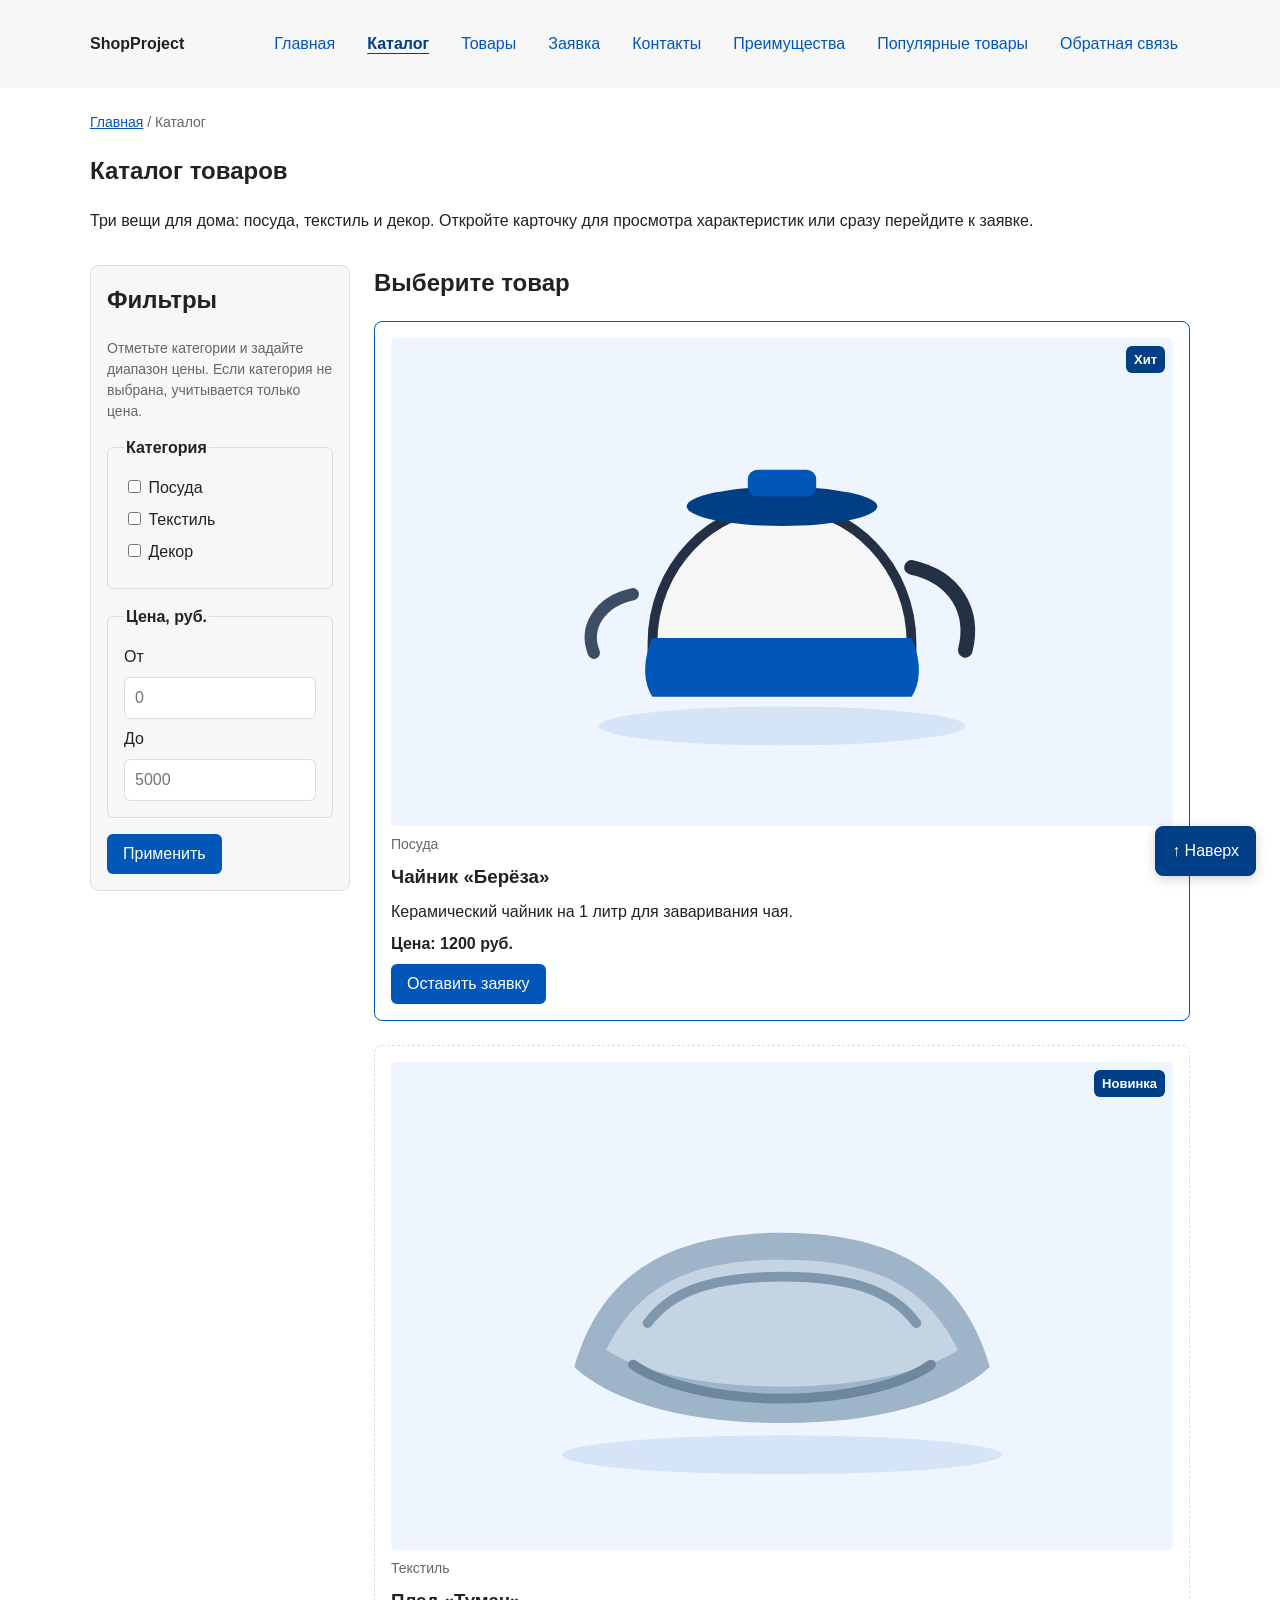
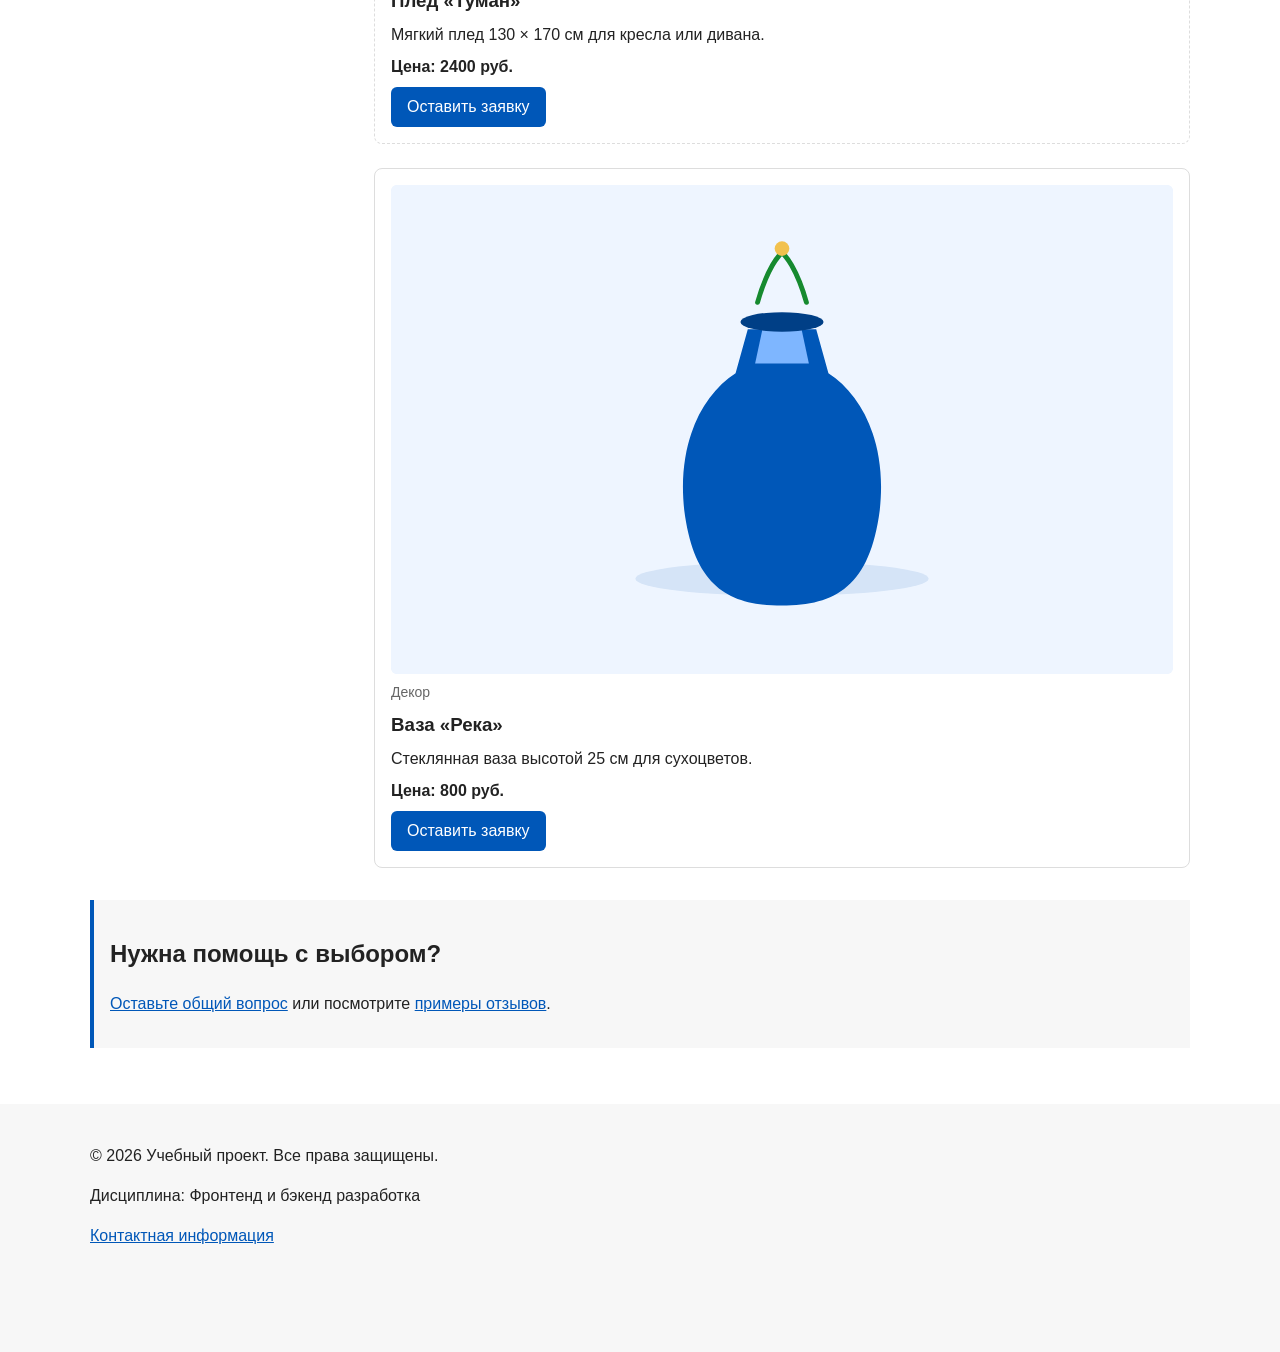
==== commit c5165372: "обновлен фильтр" ====
--- a/catalog.html
+++ b/catalog.html
@@ -50,7 +50,7 @@
       <aside class="catalog-filters" aria-labelledby="filters-title">
         <h2 class="catalog-filters__title" id="filters-title">Фильтры</h2>
         <p id="filters-note" class="catalog-filters__note">
-          Учебный макет фильтров. Фильтрация товаров пока недоступна.
+          Отметьте категории и задайте диапазон цены. Если категория не выбрана, учитывается только цена.
         </p>
         <form class="catalog-filters__form" action="catalog.html" method="get" aria-describedby="filters-note">
           <fieldset class="catalog-filters__group">
@@ -77,13 +77,13 @@
             <input class="catalog-filters__input" id="price-to" name="price-to" type="number" min="0" placeholder="5000">
           </fieldset>
 
-          <button class="button button--primary catalog-filters__button" type="submit" disabled>Применить</button>
+          <button class="button button--primary catalog-filters__button" type="submit">Применить</button>
         </form>
       </aside>
       <section class="catalog-products" aria-labelledby="products-title">
         <h2 class="catalog-products__title" id="products-title">Выберите товар</h2>
         <div class="products-grid">
-        <article class="product-card product-card--featured">
+        <article class="product-card product-card--featured" data-category="tableware" data-price="1200">
           <span class="product-card__badge">Хит</span>
           <a class="product-card__image-link" href="product.html#kettle" aria-label="Подробнее: Чайник «Берёза»">
             <img class="product-card__image" src="images/kettle.svg" alt="Белый заварочный чайник с синей крышкой" width="640" height="400" loading="lazy" decoding="async">
@@ -95,7 +95,7 @@
           <a class="button button--primary product-card__button" href="order.html?product=kettle">Оставить заявку</a>
         </article>
 
-        <article class="product-card product-card--new">
+        <article class="product-card product-card--new" data-category="textile" data-price="2400">
           <span class="product-card__badge">Новинка</span>
           <a class="product-card__image-link" href="product.html#blanket" aria-label="Подробнее: Плед «Туман»">
             <img class="product-card__image" src="images/blanket.svg" alt="Сложенный серо-голубой плед" width="640" height="400" loading="lazy" decoding="async">
@@ -107,7 +107,7 @@
           <a class="button button--primary product-card__button" href="order.html?product=blanket">Оставить заявку</a>
         </article>
 
-        <article class="product-card">
+        <article class="product-card" data-category="decor" data-price="800">
 
           <a class="product-card__image-link" href="product.html#vase" aria-label="Подробнее: Ваза «Река»">
             <img class="product-card__image" src="images/vase.svg" alt="Высокая синяя ваза с узким горлом" width="640" height="400" loading="lazy" decoding="async">
@@ -119,12 +119,13 @@
           <a class="button button--primary product-card__button" href="order.html?product=vase">Оставить заявку</a>
         </article>
         </div>
+        <p class="catalog-products__empty" id="catalog-empty" hidden>По выбранным условиям товаров нет.</p>
       </section>
     </div>
     <aside class="aside-info">
       <h2 class="aside-info__title">Нужна помощь с выбором?</h2>
       <p><a href="order.html">Оставьте общий вопрос</a> или посмотрите
-        <a href="index.html#reviews">примеры отзывов</a>. Фильтры пока представлены статическим макетом.</p>
+        <a href="index.html#reviews">примеры отзывов</a>.</p>
     </aside>
   </main>
   <footer class="site-footer">
@@ -135,6 +136,6 @@
     </div>
   </footer>
   <a class="back-to-top" href="#top" aria-label="Наверх страницы">↑ Наверх</a>
-
+  <script src="js/main.js"></script>
 </body>
 </html>
--- a/css/style.css
+++ b/css/style.css
@@ -234,7 +234,11 @@
 }
 
 .catalog-filters {
+  position: sticky;
+  top: 104px;
+  z-index: 5;
   grid-area: filters;
+  align-self: start;
   min-width: 0;
   padding: var(--space-md);
   border: 1px solid var(--color-border);
@@ -245,6 +249,14 @@
 .catalog-products {
   grid-area: products;
   min-width: 0;
+}
+
+.catalog-products .products-grid {
+  grid-template-columns: minmax(0, 1fr);
+}
+
+.catalog-products__empty {
+  margin: 0;
 }
 
 .catalog-filters__title,
@@ -732,6 +744,12 @@
 }
 
 /* 11. Раскладка на узких экранах и уменьшение движения. */
+@media (max-width: 1199px) {
+  .catalog-filters {
+    top: 192px;
+  }
+}
+
 @media (max-width: 800px) {
   .products-grid {
     grid-template-columns: repeat(2, minmax(0, 1fr));
@@ -748,7 +766,8 @@
     grid-template-columns: minmax(0, 1fr);
   }
 
-  .site-header {
+  .site-header,
+  .catalog-filters {
     position: static;
   }
 
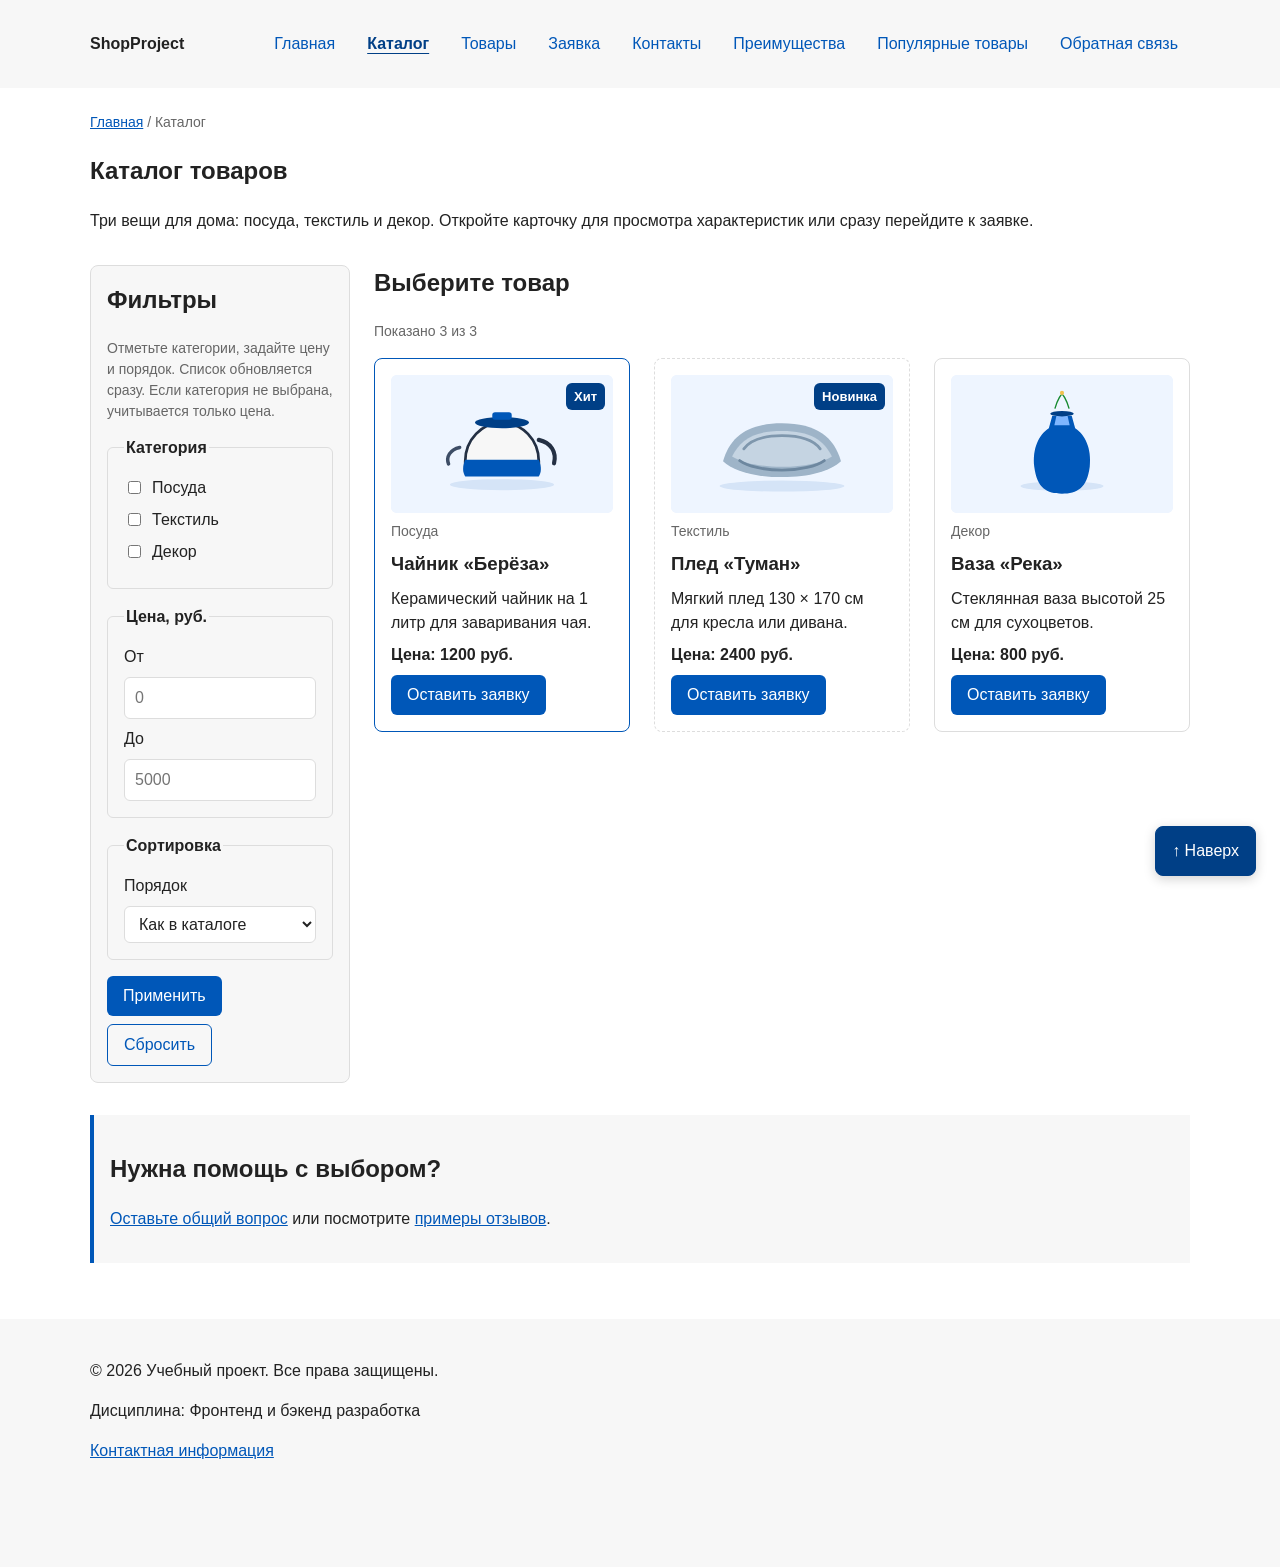
==== commit 9fb5bf16: "обновлен фильтр" ====
--- a/catalog.html
+++ b/catalog.html
@@ -50,9 +50,10 @@
       <aside class="catalog-filters" aria-labelledby="filters-title">
         <h2 class="catalog-filters__title" id="filters-title">Фильтры</h2>
         <p id="filters-note" class="catalog-filters__note">
-          Отметьте категории и задайте диапазон цены. Если категория не выбрана, учитывается только цена.
+          Отметьте категории, задайте цену и порядок. Список обновляется сразу.
+          Если категория не выбрана, учитывается только цена.
         </p>
-        <form class="catalog-filters__form" action="catalog.html" method="get" aria-describedby="filters-note">
+        <form class="catalog-filters__form" action="catalog.html" method="get" aria-describedby="filters-note" aria-controls="catalog-status">
           <fieldset class="catalog-filters__group">
             <legend class="catalog-filters__legend">Категория</legend>
             <label class="catalog-filters__label">
@@ -72,16 +73,32 @@
           <fieldset class="catalog-filters__group">
             <legend class="catalog-filters__legend">Цена, руб.</legend>
             <label class="catalog-filters__label" for="price-from">От</label>
-            <input class="catalog-filters__input" id="price-from" name="price-from" type="number" min="0" placeholder="0">
+            <input class="catalog-filters__input" id="price-from" name="price-from" type="number" min="0" step="1" inputmode="numeric" placeholder="0" aria-describedby="price-error">
             <label class="catalog-filters__label catalog-filters__label--range-end" for="price-to">До</label>
-            <input class="catalog-filters__input" id="price-to" name="price-to" type="number" min="0" placeholder="5000">
+            <input class="catalog-filters__input" id="price-to" name="price-to" type="number" min="0" step="1" inputmode="numeric" placeholder="5000" aria-describedby="price-error">
+            <p class="catalog-filters__error" id="price-error" hidden>Минимальная цена больше максимальной.</p>
           </fieldset>
 
-          <button class="button button--primary catalog-filters__button" type="submit">Применить</button>
+          <fieldset class="catalog-filters__group">
+            <legend class="catalog-filters__legend">Сортировка</legend>
+            <label class="catalog-filters__label" for="catalog-sort">Порядок</label>
+            <select class="catalog-filters__input" id="catalog-sort" name="sort">
+              <option value="default">Как в каталоге</option>
+              <option value="price-asc">Сначала дешевле</option>
+              <option value="price-desc">Сначала дороже</option>
+              <option value="name">По названию</option>
+            </select>
+          </fieldset>
+
+          <div class="catalog-filters__actions">
+            <button class="button button--primary catalog-filters__button" type="submit">Применить</button>
+            <button class="button button--secondary catalog-filters__button" type="reset">Сбросить</button>
+          </div>
         </form>
       </aside>
       <section class="catalog-products" aria-labelledby="products-title">
         <h2 class="catalog-products__title" id="products-title">Выберите товар</h2>
+        <p class="catalog-products__status" id="catalog-status" role="status">Показано 3 из 3</p>
         <div class="products-grid">
         <article class="product-card product-card--featured" data-category="tableware" data-price="1200">
           <span class="product-card__badge">Хит</span>
@@ -119,7 +136,6 @@
           <a class="button button--primary product-card__button" href="order.html?product=vase">Оставить заявку</a>
         </article>
         </div>
-        <p class="catalog-products__empty" id="catalog-empty" hidden>По выбранным условиям товаров нет.</p>
       </section>
     </div>
     <aside class="aside-info">
--- a/css/style.css
+++ b/css/style.css
@@ -206,6 +206,10 @@
   background-color: var(--color-bg);
 }
 
+.product-card[hidden] {
+  display: none;
+}
+
 .product-card:hover,
 .product-card--featured {
   border-color: var(--color-primary);
@@ -251,12 +255,10 @@
   min-width: 0;
 }
 
-.catalog-products .products-grid {
-  grid-template-columns: minmax(0, 1fr);
-}
-
-.catalog-products__empty {
-  margin: 0;
+.catalog-products__status {
+  margin: 0 0 var(--space-md);
+  color: var(--color-muted);
+  font-size: 14px;
 }
 
 .catalog-filters__title,
@@ -287,7 +289,9 @@
 }
 
 .catalog-filters__label {
-  display: block;
+  display: flex;
+  align-items: center;
+  gap: var(--space-sm);
   margin-bottom: var(--space-sm);
 }
 
@@ -311,8 +315,20 @@
   outline-offset: 3px;
 }
 
-.catalog-filters__button {
-  justify-self: start;
+.catalog-filters__input--error {
+  border-color: var(--color-danger);
+}
+
+.catalog-filters__error {
+  margin: var(--space-sm) 0 0;
+  color: var(--color-danger);
+  font-size: 14px;
+}
+
+.catalog-filters__actions {
+  display: flex;
+  flex-wrap: wrap;
+  gap: var(--space-sm);
 }
 
 /* 7. Общий блок кнопки и его варианты. */
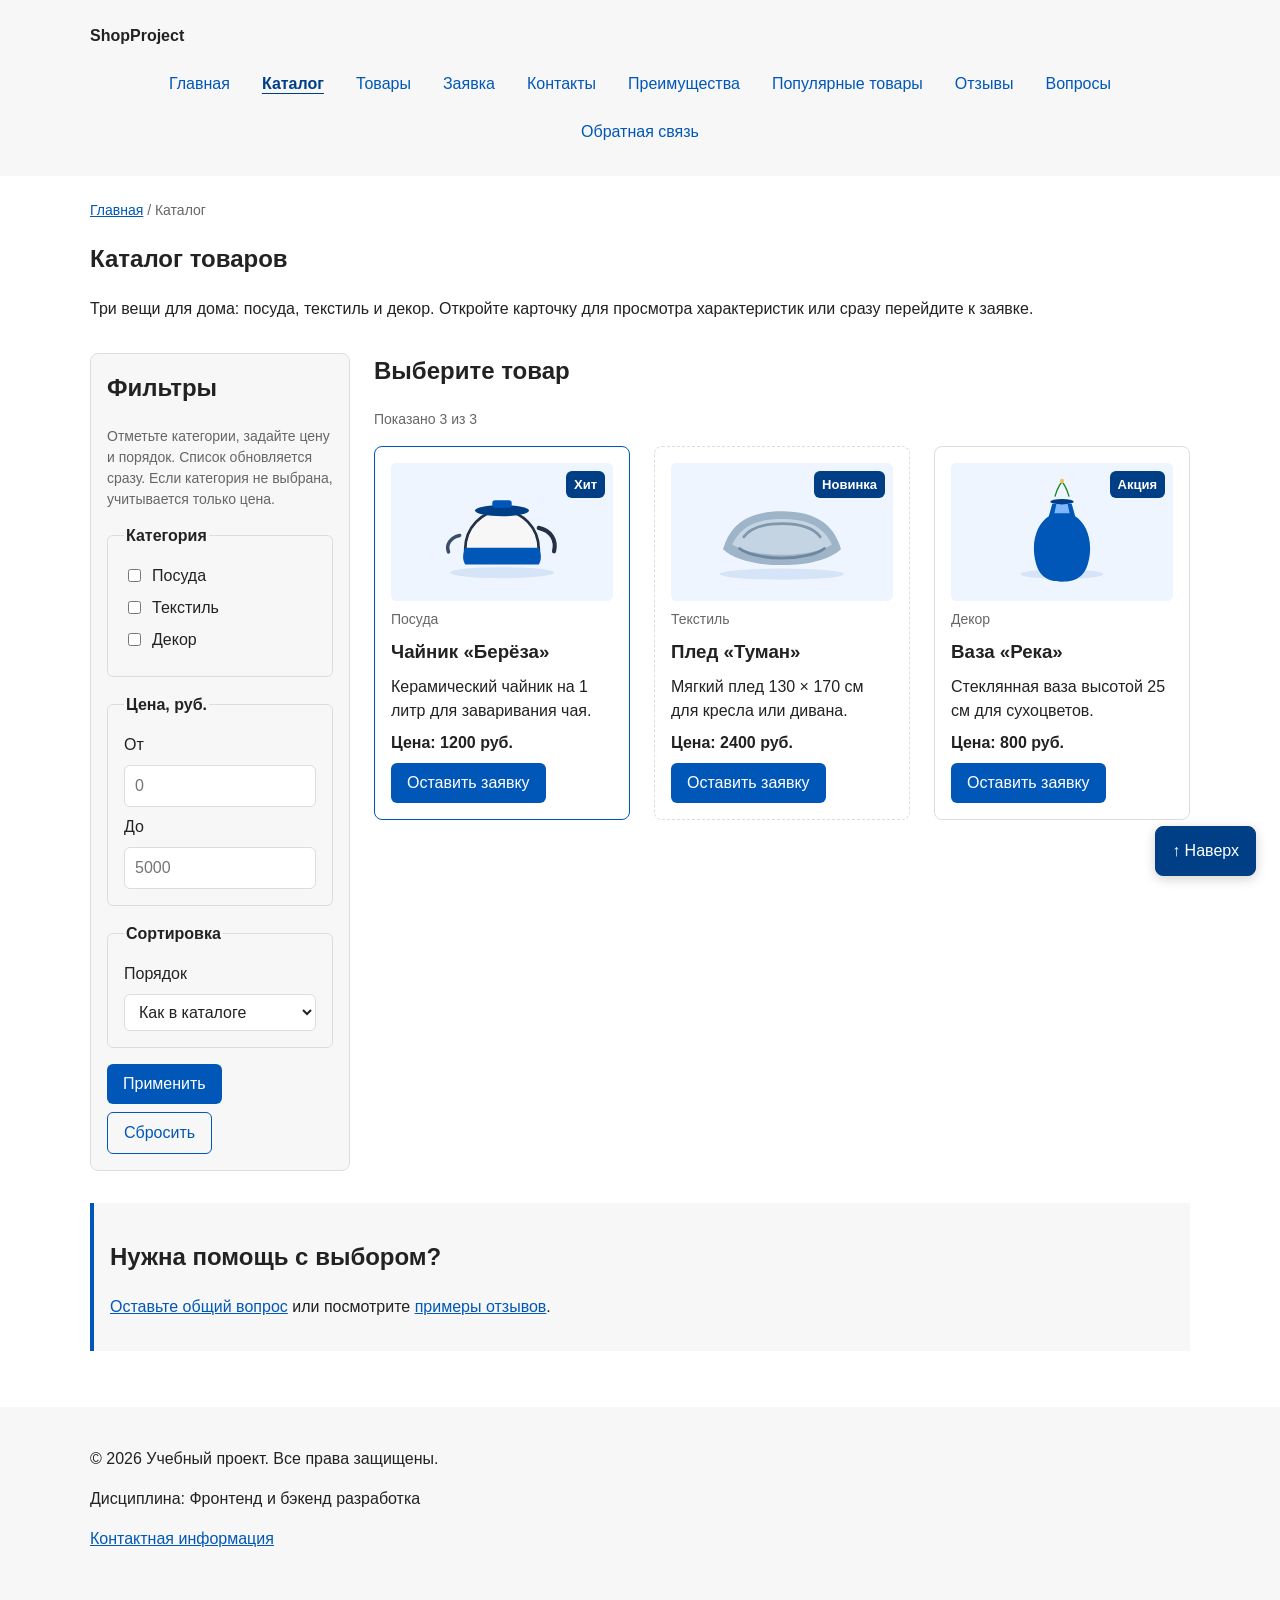
==== commit 1e002bf7: "kr" ====
--- a/catalog.html
+++ b/catalog.html
@@ -31,6 +31,8 @@
           <li class="site-nav__item"><a class="site-nav__link" href="contacts.html">Контакты</a></li>
           <li class="site-nav__item"><a class="site-nav__link" href="index.html#advantages">Преимущества</a></li>
           <li class="site-nav__item"><a class="site-nav__link" href="index.html#popular">Популярные товары</a></li>
+          <li class="site-nav__item"><a class="site-nav__link" href="index.html#reviews">Отзывы</a></li>
+          <li class="site-nav__item"><a class="site-nav__link" href="index.html#faq">Вопросы</a></li>
           <li class="site-nav__item"><a class="site-nav__link" href="index.html#contacts">Обратная связь</a></li>
         </ul>
       </nav>
@@ -124,8 +126,8 @@
           <a class="button button--primary product-card__button" href="order.html?product=blanket">Оставить заявку</a>
         </article>
 
-        <article class="product-card" data-category="decor" data-price="800">
-
+        <article class="product-card product-card--promo" data-category="decor" data-price="800">
+          <span class="product-card__badge product-card__badge--promo">Акция</span>
           <a class="product-card__image-link" href="product.html#vase" aria-label="Подробнее: Ваза «Река»">
             <img class="product-card__image" src="images/vase.svg" alt="Высокая синяя ваза с узким горлом" width="640" height="400" loading="lazy" decoding="async">
           </a>
--- a/css/style.css
+++ b/css/style.css
@@ -9,7 +9,7 @@
   --color-surface: #f7f7f7;
   --color-surface-accent: #eef5ff;
   --color-field-muted: #eeeeee;
-  --color-danger: #b00020;
+  --color-danger: #003f86;
   --color-success: #168a2f;
   --color-success-bg: #eefaf0;
   --color-white: #ffffff;
@@ -543,6 +543,21 @@
   pointer-events: none;
 }
 
+.product-card__badge--promo {
+  background-color: var(--color-danger);
+}
+
+.promo-banner {
+  display: inline-block;
+  margin: 0;
+  padding: var(--space-xs) var(--space-sm);
+  color: var(--color-white);
+  background-color: var(--color-danger);
+  border-radius: var(--radius-sm);
+  font-size: 14px;
+  font-weight: 700;
+}
+
 .product-card__image-link {
   display: block;
   border-radius: var(--radius-sm);
@@ -618,6 +633,66 @@
 
 .review-card__link {
   align-self: flex-start;
+}
+
+.visually-hidden {
+  position: absolute;
+  width: 1px;
+  height: 1px;
+  margin: -1px;
+  padding: 0;
+  overflow: hidden;
+  clip: rect(0, 0, 0, 0);
+  white-space: nowrap;
+  border: 0;
+}
+
+.faq-list {
+  display: grid;
+  gap: var(--space-md);
+  max-width: var(--container-width);
+}
+
+.faq-item {
+  border: 1px solid var(--color-border);
+  border-radius: var(--radius-md);
+  background-color: var(--color-surface);
+}
+
+.faq-item__summary {
+  padding: var(--space-md) var(--space-lg);
+  font-weight: 700;
+  cursor: pointer;
+}
+
+.faq-item__summary:focus-visible {
+  outline: 2px solid var(--color-primary);
+  outline-offset: 3px;
+}
+
+.faq-item__answer {
+  margin: 0;
+  padding: 0 var(--space-lg) var(--space-md);
+}
+
+.compare-table-wrap {
+  max-width: var(--container-width);
+  overflow-x: auto;
+}
+
+.compare-table {
+  min-width: 640px;
+}
+
+.order-form__required {
+  color: var(--color-primary-dark);
+}
+
+.order-form__error {
+  margin: var(--space-xs) 0 0;
+  color: var(--color-primary-dark);
+  font-size: 14px;
+  font-weight: 700;
 }
 
 .back-to-top {
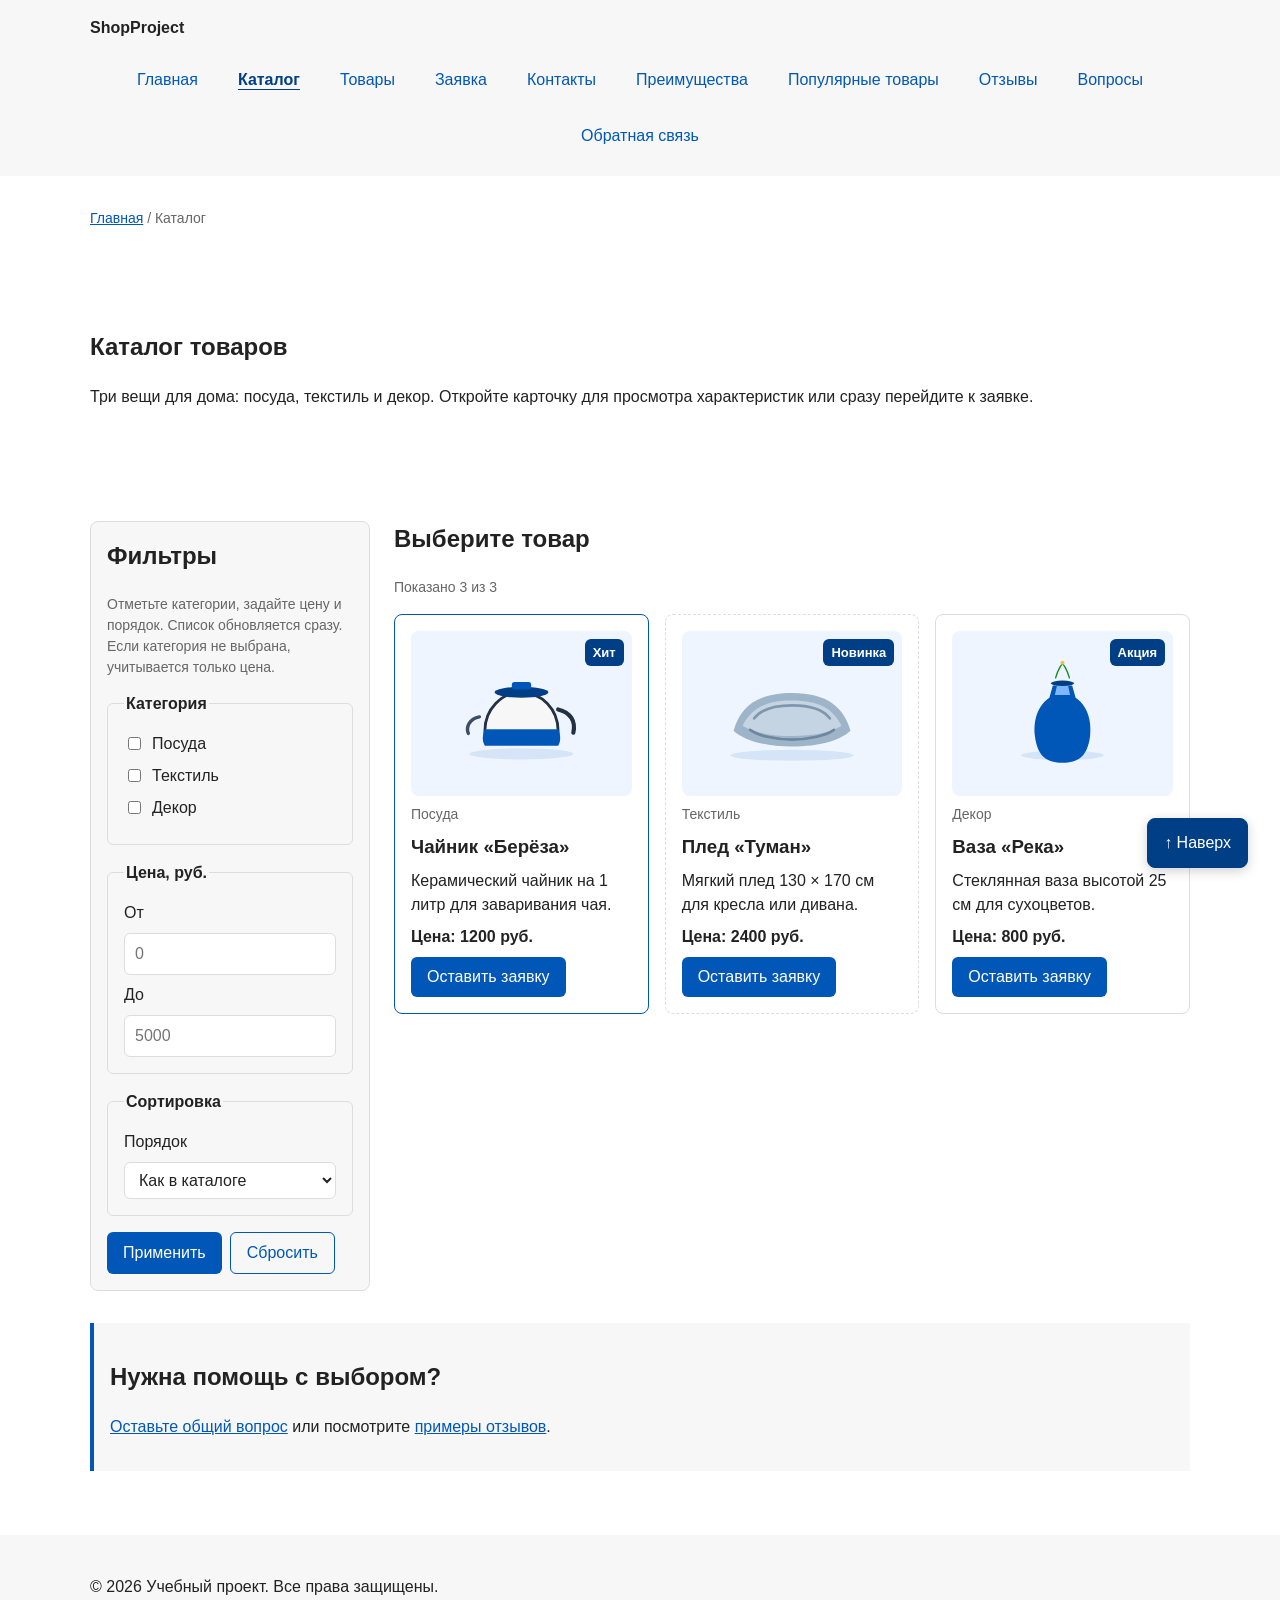
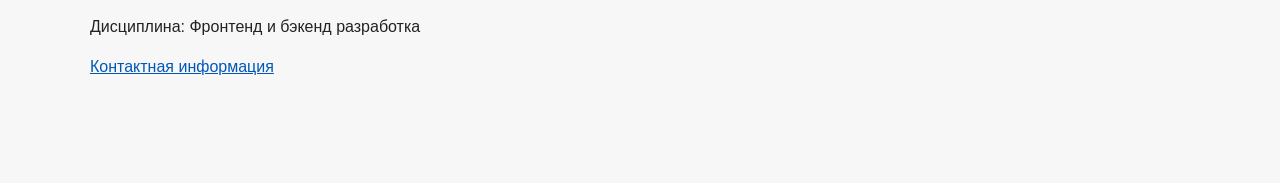
==== commit 6fb7c671: "feat: add responsive layout styles" ====
--- a/catalog.html
+++ b/catalog.html
@@ -16,6 +16,7 @@
   <meta property="og:image:height" content="630">
   <meta property="og:image:alt" content="ShopProject — учебный интернет-магазин">
   <link rel="stylesheet" href="css/style.css">
+  <link rel="stylesheet" href="css/responsive.css">
 </head>
 <body class="page" id="top">
   <a class="skip-link" href="#main-content">К содержимому</a>
@@ -105,7 +106,19 @@
         <article class="product-card product-card--featured" data-category="tableware" data-price="1200">
           <span class="product-card__badge">Хит</span>
           <a class="product-card__image-link" href="product.html#kettle" aria-label="Подробнее: Чайник «Берёза»">
-            <img class="product-card__image" src="images/kettle.svg" alt="Белый заварочный чайник с синей крышкой" width="640" height="400" loading="lazy" decoding="async">
+            <img class="product-card__image"
+              src="images/kettle-640.svg"
+              srcset="images/kettle-480.svg 480w,
+                      images/kettle-640.svg 640w,
+                      images/kettle-960.svg 960w"
+              sizes="(max-width: 639px) 100vw,
+                     (max-width: 1023px) 50vw,
+                     33vw"
+              alt="Белый заварочный чайник с синей крышкой"
+              width="640"
+              height="480"
+              loading="lazy"
+              decoding="async">
           </a>
           <p class="product-card__category">Посуда</p>
           <h3 class="product-card__title"><a class="product-card__title-link" href="product.html#kettle">Чайник «Берёза»</a></h3>
--- a/css/responsive.css
+++ b/css/responsive.css
@@ -0,0 +1,315 @@
+/*
+  Адаптивные стили для контрольной работы №3.
+  Подход: Mobile First.
+  Базовые стили рассчитаны на мобильный экран.
+  Расширения добавляются через min-width медиазапросы.
+  Файл подключается после css/style.css и переопределяет
+  desktop-раскладку узким экраном как базовой.
+*/
+
+*,
+*::before,
+*::after {
+  box-sizing: border-box;
+}
+
+html {
+  scroll-behavior: smooth;
+}
+
+img,
+video {
+  max-width: 100%;
+  height: auto;
+}
+
+body,
+.page {
+  overflow-x: hidden;
+}
+
+.page__main {
+  padding: clamp(16px, 4vw, 32px) 0;
+}
+
+.hero,
+.section,
+.breadcrumbs,
+.aside-info,
+.catalog-layout,
+.product-detail,
+.success-message,
+.faq-list,
+.site-header__inner,
+.site-footer__inner {
+  width: min(100% - 32px, var(--container-width));
+  margin-inline: auto;
+}
+
+.section {
+  padding-block: clamp(24px, 5vw, 64px);
+}
+
+.site-header {
+  position: static;
+  padding: var(--space-md) 0;
+}
+
+.site-nav__list {
+  display: flex;
+  flex-direction: column;
+  gap: var(--space-sm, 8px);
+  padding: 0;
+  margin: 0;
+  list-style: none;
+}
+
+.site-nav__link {
+  display: block;
+  padding: 12px 16px;
+}
+
+.hero {
+  display: grid;
+  gap: var(--space-lg, 24px);
+  align-items: center;
+  padding: var(--space-lg);
+}
+
+.hero__content {
+  display: grid;
+  gap: var(--space-md, 16px);
+  min-width: 0;
+}
+
+.hero__title {
+  margin: 0;
+  font-size: clamp(28px, 7vw, 56px);
+  line-height: 1.1;
+}
+
+.hero__image {
+  display: block;
+  width: 100%;
+  max-width: 520px;
+  margin-inline: auto;
+  aspect-ratio: 16 / 9;
+  object-fit: contain;
+  border-radius: var(--radius-md, 8px);
+  background-color: var(--color-white);
+}
+
+.products-grid,
+.reviews-grid,
+.advantages-list {
+  display: grid;
+  grid-template-columns: 1fr;
+  gap: var(--space-md, 16px);
+  padding: 0;
+  margin: 0;
+  list-style: none;
+}
+
+.product-card,
+.review-card,
+.advantages-list__item {
+  min-width: 0;
+}
+
+.product-card__title,
+.product-card__description {
+  overflow-wrap: anywhere;
+}
+
+.product-card__image {
+  display: block;
+  width: 100%;
+  aspect-ratio: 4 / 3;
+  object-fit: contain;
+  border-radius: var(--radius-md, 8px);
+}
+
+.catalog-layout {
+  display: grid;
+  grid-template-columns: minmax(0, 1fr);
+  grid-template-areas: "filters" "products";
+  gap: var(--space-lg, 24px);
+}
+
+.catalog-filters {
+  position: static;
+  order: -1;
+  top: auto;
+}
+
+.product-detail,
+.order-layout {
+  display: grid;
+  grid-template-columns: minmax(0, 1fr);
+  gap: var(--space-lg, 24px);
+}
+
+.order-form,
+.order-form--page {
+  display: grid;
+  gap: var(--space-md, 16px);
+}
+
+.order-form__field,
+.order-form__group {
+  display: grid;
+  gap: var(--space-xs, 8px);
+  margin-bottom: 0;
+  min-width: 0;
+}
+
+.order-form__input,
+.order-form__textarea,
+.order-form__select {
+  width: 100%;
+  min-height: 44px;
+  padding: 10px 12px;
+  font: inherit;
+}
+
+.order-form__input--checkbox {
+  width: auto;
+  min-height: 0;
+}
+
+.order-form__textarea {
+  min-height: 120px;
+  resize: vertical;
+}
+
+.order-form__actions {
+  display: flex;
+  flex-wrap: wrap;
+  gap: var(--space-md, 16px);
+}
+
+.order-form__field--wide,
+.order-form__group--wide {
+  grid-column: 1 / -1;
+}
+
+.table-wrapper,
+.compare-table-wrap {
+  width: 100%;
+  max-width: 100%;
+  overflow-x: auto;
+  -webkit-overflow-scrolling: touch;
+}
+
+.product-table {
+  width: 100%;
+  min-width: 640px;
+  border-collapse: collapse;
+}
+
+.product-table th,
+.product-table td,
+.product-table__cell {
+  padding: 12px;
+  border: 1px solid var(--color-border, #ddd);
+  text-align: left;
+}
+
+.order-dialog {
+  width: min(100% - 32px, 560px);
+  max-height: calc(100vh - 32px);
+  overflow: auto;
+}
+
+.order-dialog::backdrop {
+  background: rgb(0 0 0 / 0.5);
+}
+
+.back-to-top {
+  position: fixed;
+  right: 16px;
+  bottom: 16px;
+  z-index: 90;
+  min-height: 44px;
+}
+
+.section,
+.product-detail,
+.site-footer {
+  scroll-margin-top: var(--space-md);
+}
+
+@media (min-width: 640px) {
+  .products-grid,
+  .reviews-grid,
+  .advantages-list {
+    grid-template-columns: repeat(2, minmax(0, 1fr));
+  }
+}
+
+@media (min-width: 768px) {
+  .site-header {
+    position: sticky;
+    top: 0;
+    z-index: 100;
+  }
+
+  .site-nav__list {
+    flex-direction: row;
+    flex-wrap: wrap;
+    align-items: center;
+  }
+
+  .order-form--page {
+    grid-template-columns: repeat(2, minmax(0, 1fr));
+  }
+
+  .back-to-top {
+    right: 32px;
+    bottom: 32px;
+  }
+
+  .section,
+  .product-detail,
+  .site-footer {
+    scroll-margin-top: 96px;
+  }
+}
+
+@media (min-width: 900px) {
+  .hero {
+    grid-template-columns: minmax(0, 1fr) minmax(320px, 520px);
+  }
+
+  .product-detail {
+    grid-template-columns: minmax(0, 1fr) minmax(0, 1fr);
+  }
+
+  .order-layout {
+    grid-template-columns: minmax(0, 2fr) minmax(280px, 1fr);
+    align-items: start;
+  }
+}
+
+@media (min-width: 1024px) {
+  .products-grid,
+  .reviews-grid {
+    grid-template-columns: repeat(3, minmax(0, 1fr));
+  }
+
+  .advantages-list {
+    grid-template-columns: repeat(4, minmax(0, 1fr));
+  }
+
+  .catalog-layout {
+    grid-template-columns: 280px minmax(0, 1fr);
+    grid-template-areas: "filters products";
+    align-items: start;
+  }
+
+  .catalog-filters {
+    position: sticky;
+    top: 88px;
+    order: initial;
+  }
+}
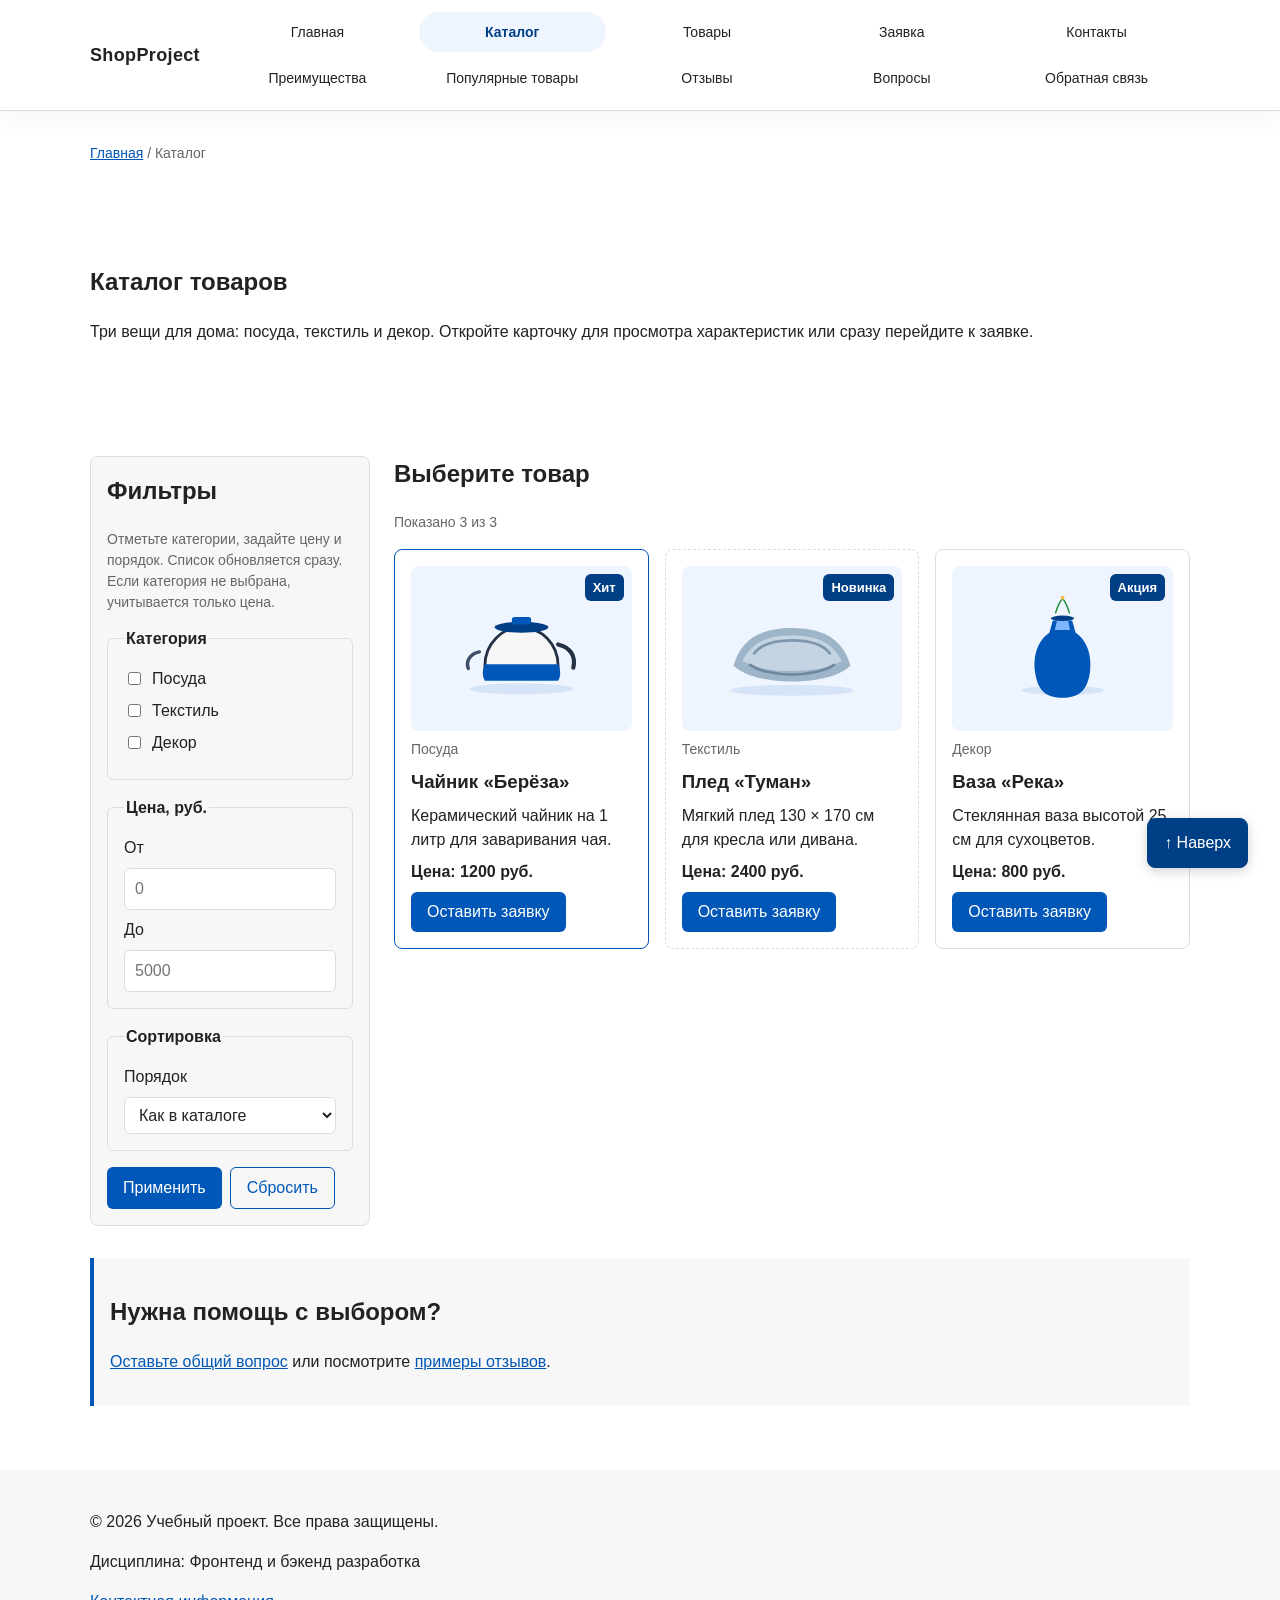
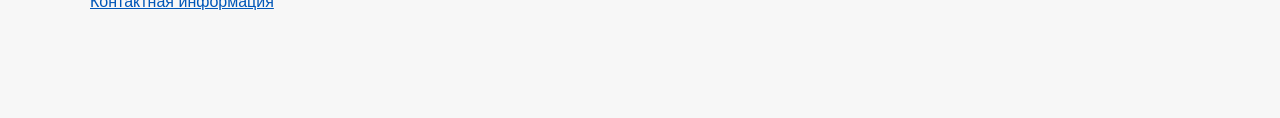
==== commit e8421e92: "Update shop pages, responsive styles, and Lighthouse notes." ====
--- a/catalog.html
+++ b/catalog.html
@@ -30,11 +30,12 @@
           <li class="site-nav__item"><a class="site-nav__link" href="product.html">Товары</a></li>
           <li class="site-nav__item"><a class="site-nav__link" href="order.html">Заявка</a></li>
           <li class="site-nav__item"><a class="site-nav__link" href="contacts.html">Контакты</a></li>
-          <li class="site-nav__item"><a class="site-nav__link" href="index.html#advantages">Преимущества</a></li>
-          <li class="site-nav__item"><a class="site-nav__link" href="index.html#popular">Популярные товары</a></li>
-          <li class="site-nav__item"><a class="site-nav__link" href="index.html#reviews">Отзывы</a></li>
-          <li class="site-nav__item"><a class="site-nav__link" href="index.html#faq">Вопросы</a></li>
-          <li class="site-nav__item"><a class="site-nav__link" href="index.html#contacts">Обратная связь</a></li>
+          <li class="site-nav__break" aria-hidden="true"></li>
+          <li class="site-nav__item site-nav__item--section"><a class="site-nav__link" href="index.html#advantages">Преимущества</a></li>
+          <li class="site-nav__item site-nav__item--section"><a class="site-nav__link" href="index.html#popular">Популярные товары</a></li>
+          <li class="site-nav__item site-nav__item--section"><a class="site-nav__link" href="index.html#reviews">Отзывы</a></li>
+          <li class="site-nav__item site-nav__item--section"><a class="site-nav__link" href="index.html#faq">Вопросы</a></li>
+          <li class="site-nav__item site-nav__item--section"><a class="site-nav__link" href="index.html#contacts">Обратная связь</a></li>
         </ul>
       </nav>
     </div>
@@ -56,7 +57,7 @@
           Отметьте категории, задайте цену и порядок. Список обновляется сразу.
           Если категория не выбрана, учитывается только цена.
         </p>
-        <form class="catalog-filters__form" action="catalog.html" method="get" aria-describedby="filters-note" aria-controls="catalog-status">
+        <form class="catalog-filters__form" action="catalog.html" method="get">
           <fieldset class="catalog-filters__group">
             <legend class="catalog-filters__legend">Категория</legend>
             <label class="catalog-filters__label">
@@ -105,7 +106,7 @@
         <div class="products-grid">
         <article class="product-card product-card--featured" data-category="tableware" data-price="1200">
           <span class="product-card__badge">Хит</span>
-          <a class="product-card__image-link" href="product.html#kettle" aria-label="Подробнее: Чайник «Берёза»">
+          <a class="product-card__image-link" href="product.html#kettle">
             <img class="product-card__image"
               src="images/kettle-640.svg"
               srcset="images/kettle-480.svg 480w,
@@ -129,7 +130,7 @@
 
         <article class="product-card product-card--new" data-category="textile" data-price="2400">
           <span class="product-card__badge">Новинка</span>
-          <a class="product-card__image-link" href="product.html#blanket" aria-label="Подробнее: Плед «Туман»">
+          <a class="product-card__image-link" href="product.html#blanket">
             <img class="product-card__image" src="images/blanket.svg" alt="Сложенный серо-голубой плед" width="640" height="400" loading="lazy" decoding="async">
           </a>
           <p class="product-card__category">Текстиль</p>
@@ -141,7 +142,7 @@
 
         <article class="product-card product-card--promo" data-category="decor" data-price="800">
           <span class="product-card__badge product-card__badge--promo">Акция</span>
-          <a class="product-card__image-link" href="product.html#vase" aria-label="Подробнее: Ваза «Река»">
+          <a class="product-card__image-link" href="product.html#vase">
             <img class="product-card__image" src="images/vase.svg" alt="Высокая синяя ваза с узким горлом" width="640" height="400" loading="lazy" decoding="async">
           </a>
           <p class="product-card__category">Декор</p>
--- a/css/responsive.css
+++ b/css/responsive.css
@@ -52,21 +52,95 @@
 
 .site-header {
   position: static;
-  padding: var(--space-md) 0;
+  padding: 0;
+  background-color: var(--color-white);
+  border-bottom: 1px solid var(--color-border);
+  box-shadow: 0 8px 24px rgba(17, 24, 39, 0.04);
+}
+
+.site-header__inner {
+  display: grid;
+  gap: 12px;
+  align-items: center;
+  padding-block: 12px;
+}
+
+.site-header__logo {
+  font-size: 18px;
+  letter-spacing: 0.02em;
 }
 
 .site-nav__list {
   display: flex;
-  flex-direction: column;
-  gap: var(--space-sm, 8px);
+  flex-wrap: wrap;
+  gap: 6px;
   padding: 0;
   margin: 0;
   list-style: none;
 }
 
+.site-nav__item {
+  flex: 0 0 calc(50% - 6px);
+  min-width: 0;
+}
+
+.site-nav__break {
+  flex-basis: 100%;
+  height: 0;
+}
+
 .site-nav__link {
-  display: block;
-  padding: 12px 16px;
+  display: flex;
+  align-items: center;
+  justify-content: center;
+  width: 100%;
+  min-height: 40px;
+  padding: 8px 12px;
+  color: var(--color-text);
+  font-size: 14px;
+  line-height: 1.2;
+  text-align: center;
+  text-decoration: none;
+  border-radius: 999px;
+}
+
+.site-nav__link--active {
+  color: var(--color-primary-dark);
+  font-weight: 700;
+  text-decoration: none;
+  background-color: var(--color-surface-accent);
+}
+
+.site-nav__link:hover {
+  color: var(--color-primary-dark);
+  background-color: var(--color-surface);
+}
+
+.product-links {
+  display: grid;
+  grid-template-columns: repeat(2, minmax(0, 1fr));
+  gap: 8px;
+}
+
+.product-links__link {
+  display: flex;
+  align-items: center;
+  justify-content: center;
+  width: 100%;
+  min-height: 40px;
+  padding: 8px 12px;
+  color: var(--color-text);
+  text-align: center;
+  text-decoration: none;
+  background-color: var(--color-white);
+  border: 1px solid var(--color-border);
+  border-radius: 999px;
+}
+
+.product-links__link:hover {
+  color: var(--color-primary-dark);
+  border-color: var(--color-primary);
+  background-color: var(--color-surface-accent);
 }
 
 .hero {
@@ -203,8 +277,11 @@
 
 .product-table {
   width: 100%;
+  border-collapse: collapse;
+}
+
+.compare-table {
   min-width: 640px;
-  border-collapse: collapse;
 }
 
 .product-table th,
@@ -254,10 +331,22 @@
     z-index: 100;
   }
 
+  .site-header__inner {
+    grid-template-columns: auto minmax(0, 1fr);
+    gap: 24px;
+  }
+
   .site-nav__list {
-    flex-direction: row;
-    flex-wrap: wrap;
-    align-items: center;
+    justify-content: flex-end;
+  }
+
+  .site-nav__item {
+    flex: 0 1 auto;
+  }
+
+  .site-nav__link {
+    width: auto;
+    white-space: nowrap;
   }
 
   .order-form--page {
@@ -272,7 +361,11 @@
   .section,
   .product-detail,
   .site-footer {
-    scroll-margin-top: 96px;
+    scroll-margin-top: 128px;
+  }
+
+  .product-links {
+    grid-template-columns: repeat(4, minmax(0, 1fr));
   }
 }
 
@@ -312,4 +405,25 @@
     top: 88px;
     order: initial;
   }
-}
+
+  .site-nav__list {
+    display: grid;
+    grid-template-columns: repeat(5, minmax(0, 1fr));
+    justify-content: stretch;
+    gap: 6px 8px;
+  }
+
+  .site-nav__item {
+    min-width: 0;
+  }
+
+  .site-nav__break {
+    display: none;
+  }
+
+  .site-nav__link {
+    width: 100%;
+    height: 100%;
+    white-space: normal;
+  }
+}
